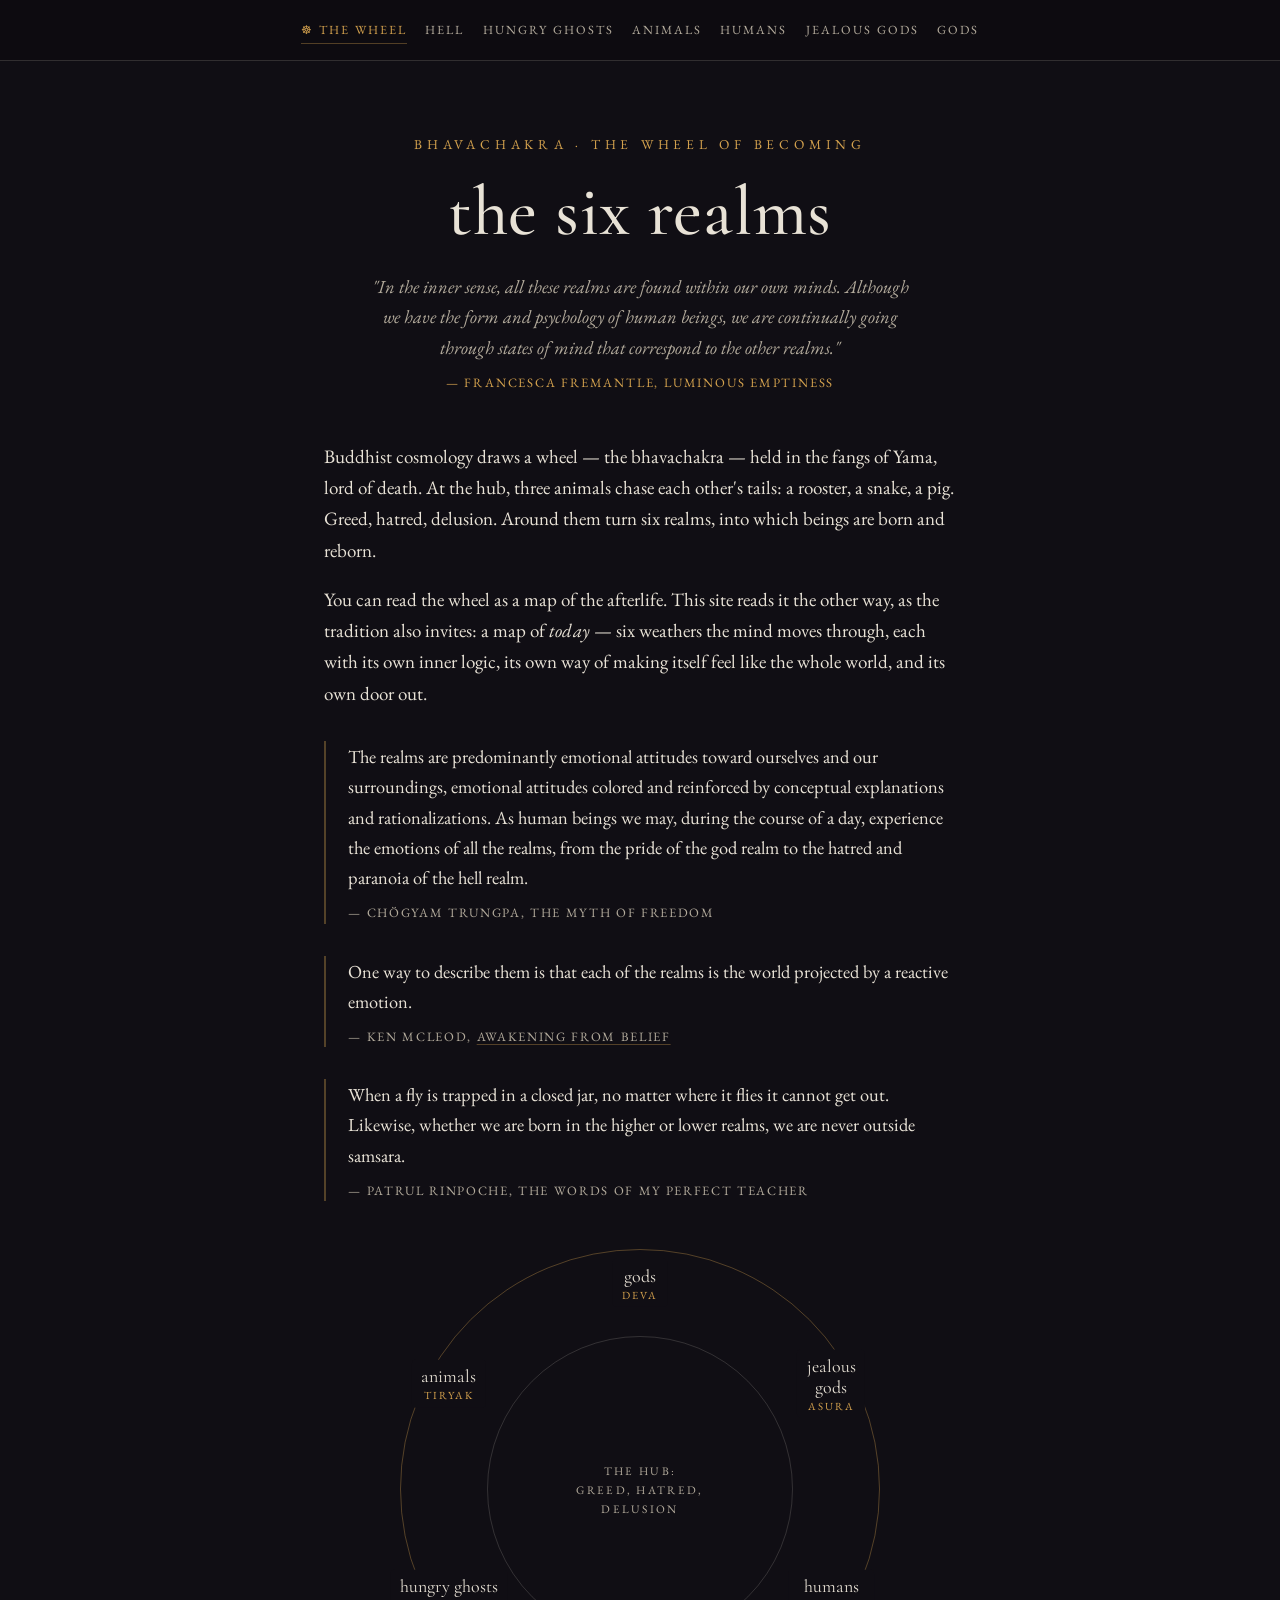
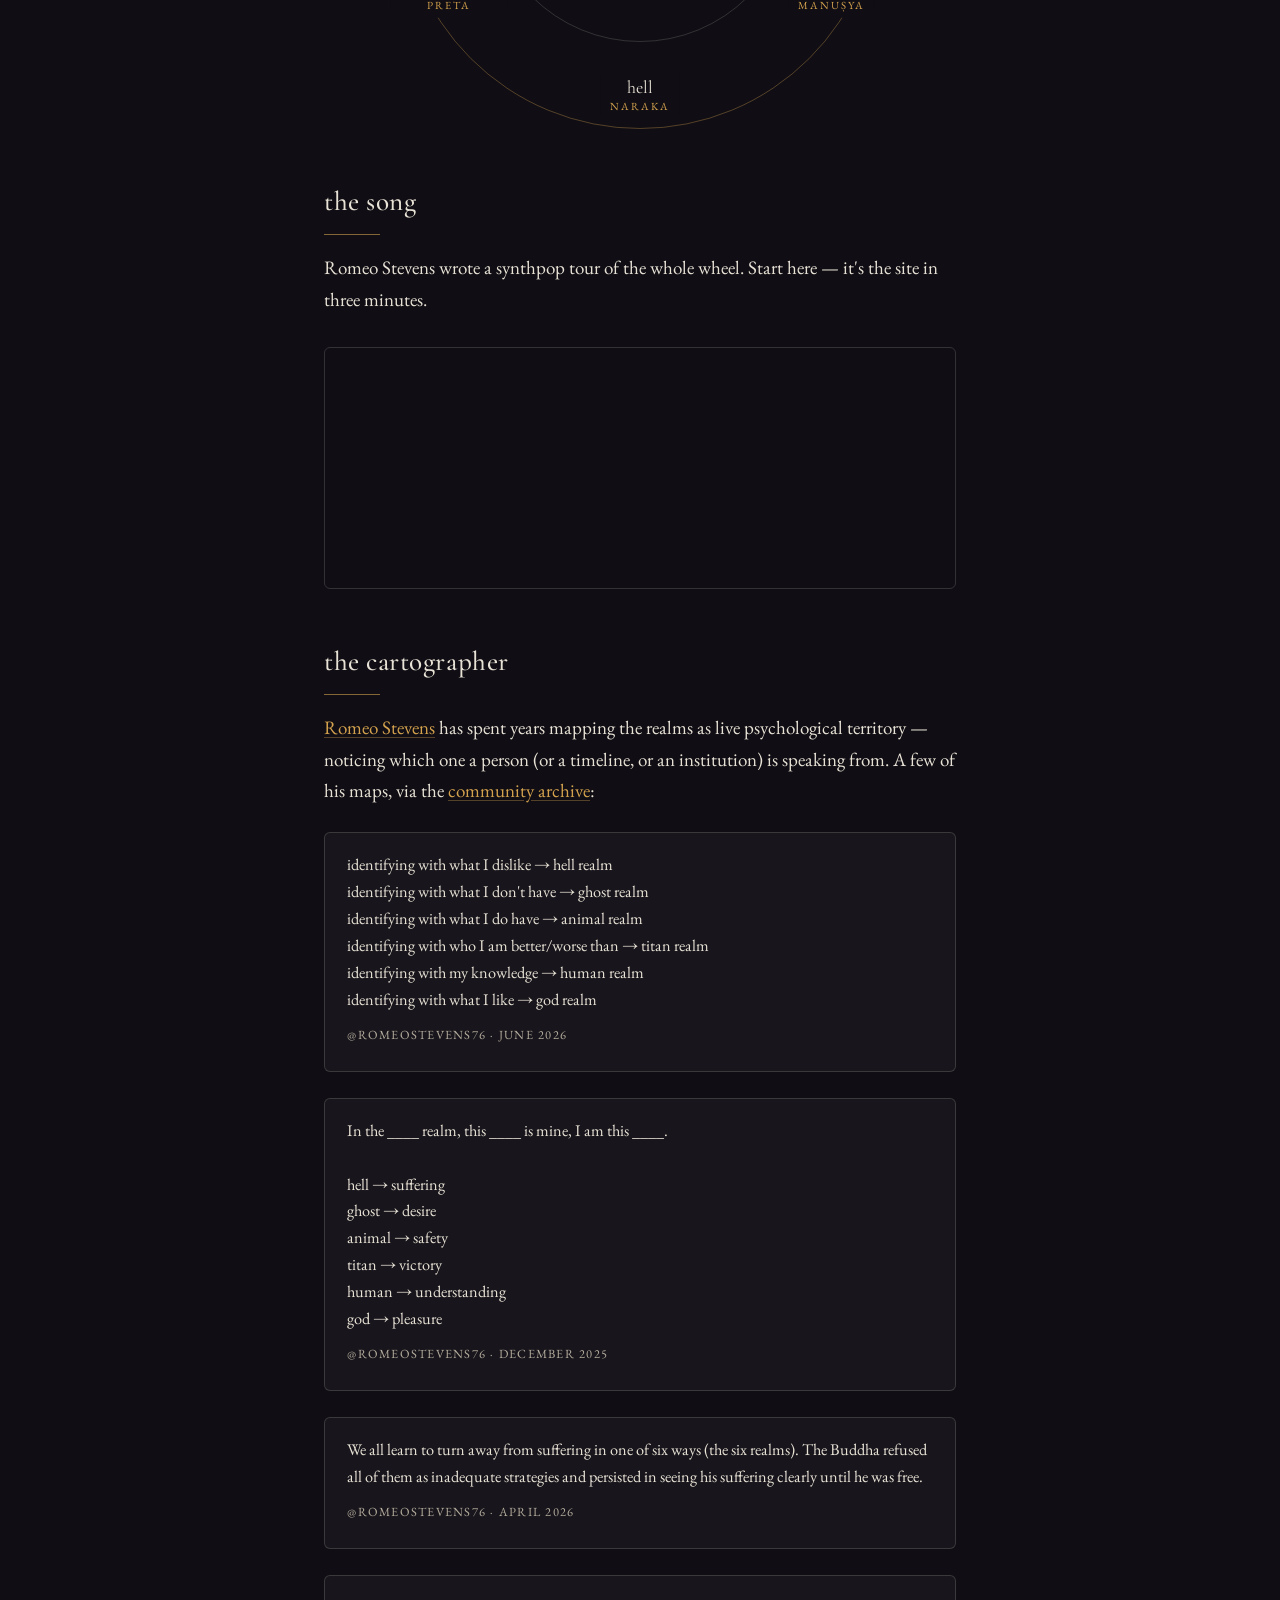
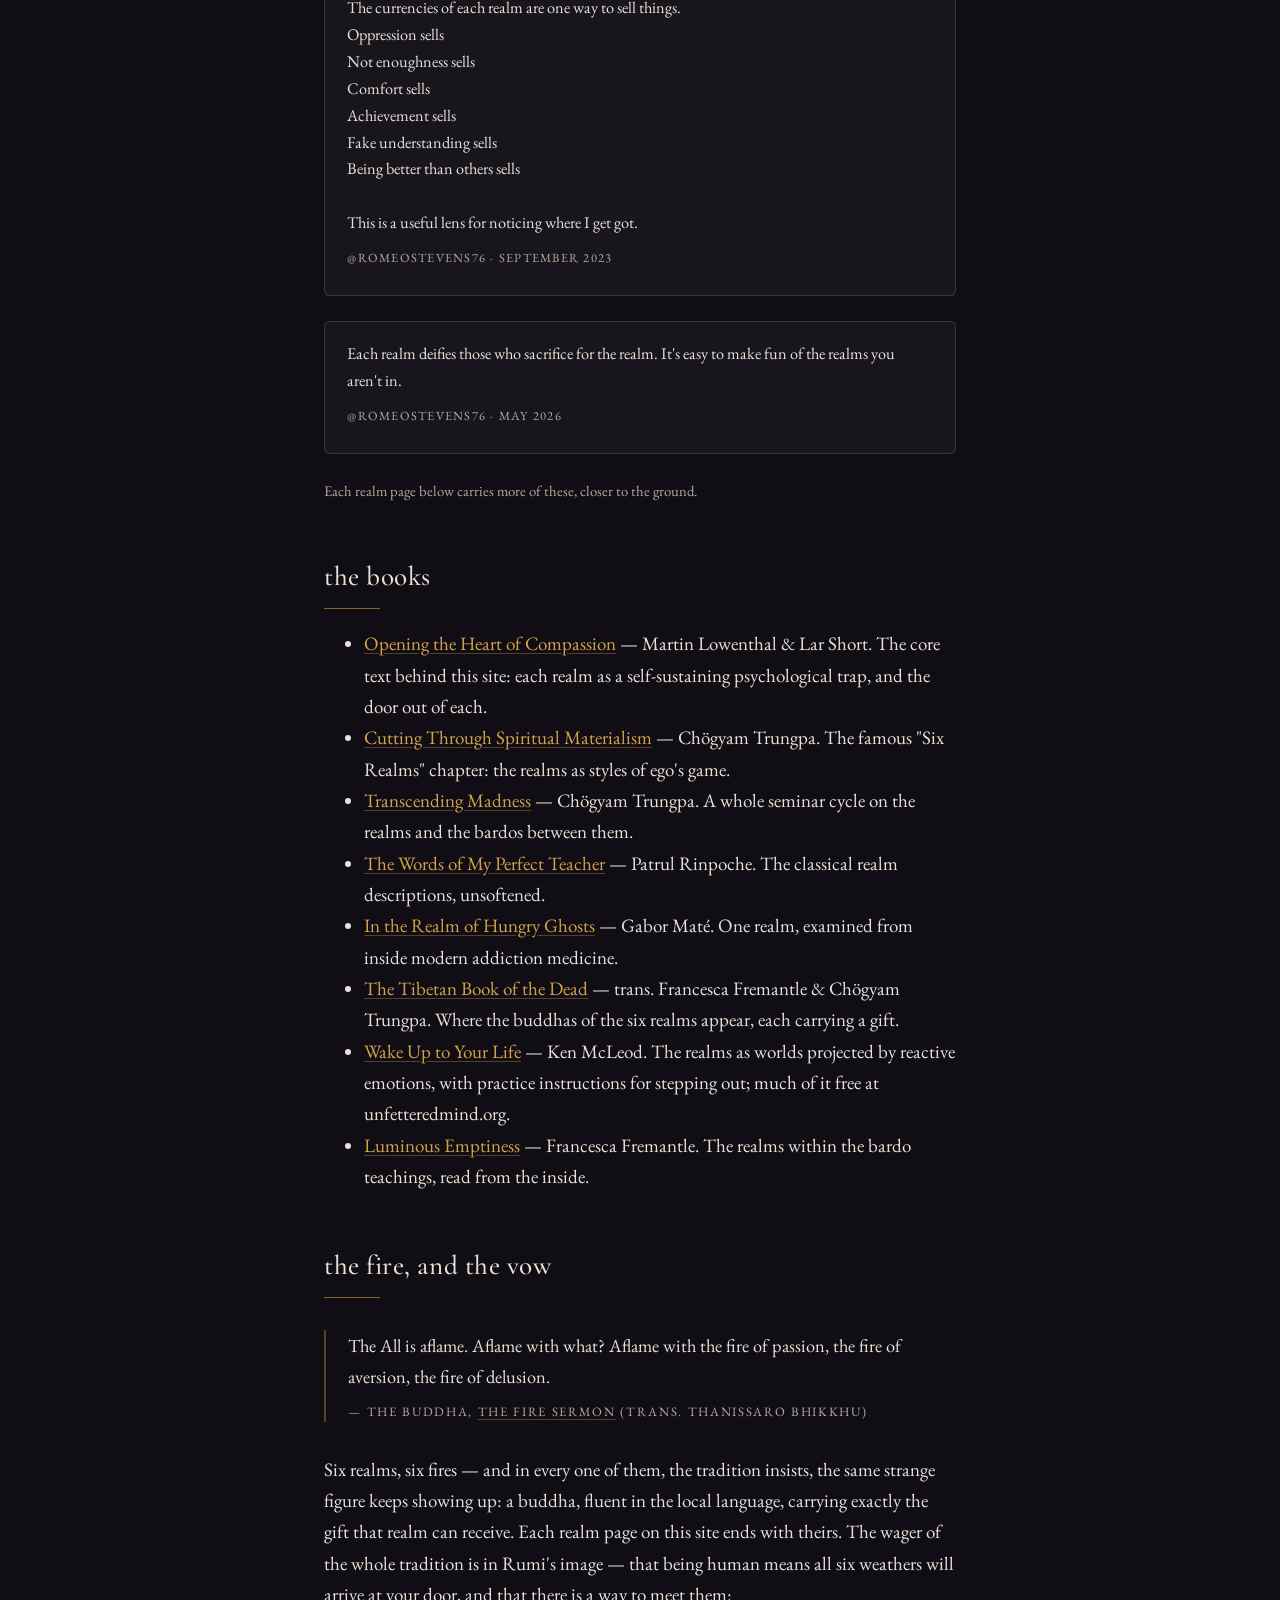
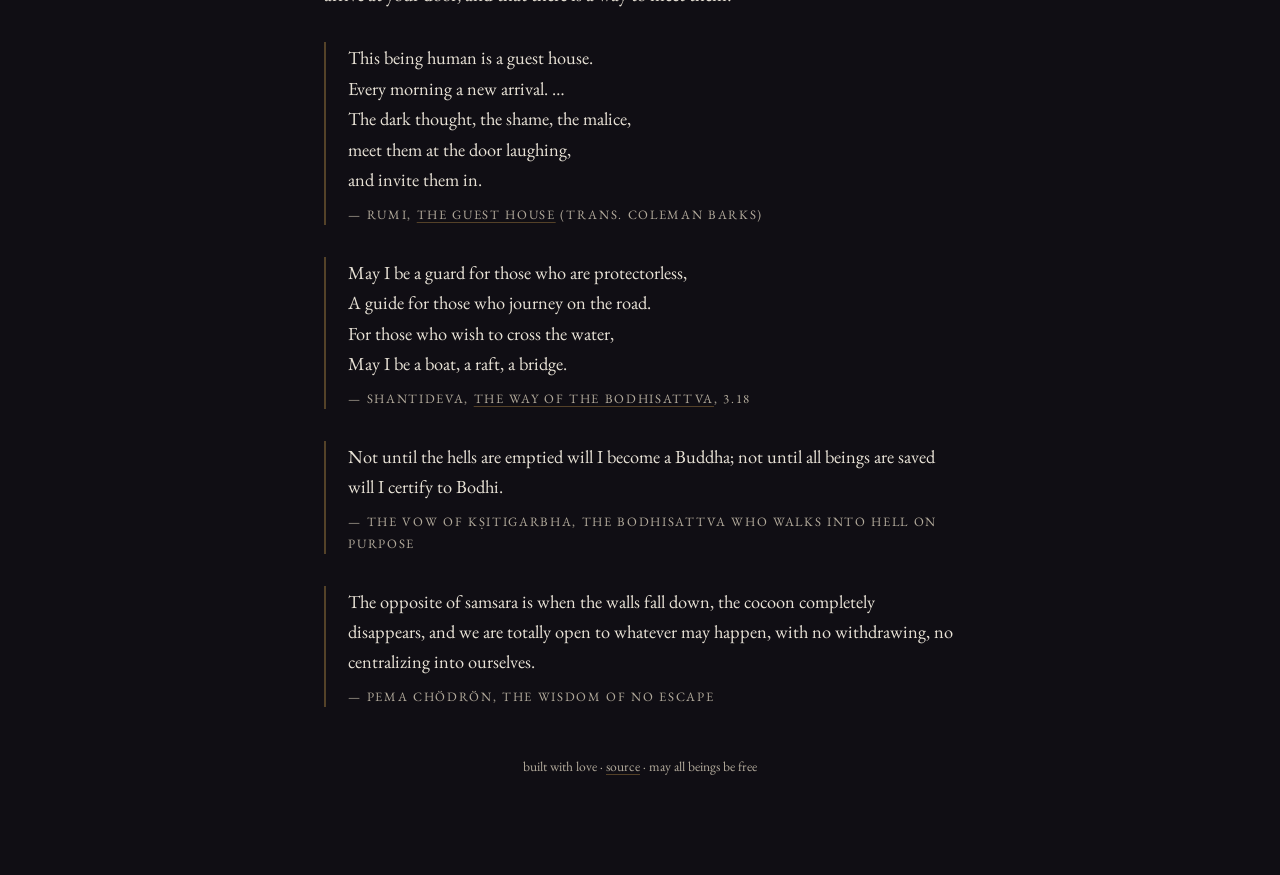
==== index.html @ 1d657491 "the six realms: v1 — index + six realm pages May all beings be free.  Co-Authored-By: Claude Fable 5" ====
<!DOCTYPE html>
<html lang="en">
<head>
<meta charset="utf-8">
<meta name="viewport" content="width=device-width, initial-scale=1">
<title>the six realms</title>
<meta name="description" content="A field guide to the six realms of samsara — not as places you go, but as weathers the mind moves through.">
<link rel="preconnect" href="https://fonts.googleapis.com">
<link rel="preconnect" href="https://fonts.gstatic.com" crossorigin>
<link href="https://fonts.googleapis.com/css2?family=Cormorant+Garamond:ital,wght@0,400;0,500;0,600;1,400&family=EB+Garamond:ital,wght@0,400;0,500;1,400&display=swap" rel="stylesheet">
<link rel="stylesheet" href="style.css">
<link rel="icon" href="data:image/svg+xml,<svg xmlns='http://www.w3.org/2000/svg' viewBox='0 0 100 100'><text y='.9em' font-size='90'>☸</text></svg>">
</head>
<body class="realm-index">

<nav class="site-nav">
  <a href="index.html" class="wheel-link here">☸ the wheel</a>
  <a href="hell.html">hell</a>
  <a href="hungry-ghost.html">hungry ghosts</a>
  <a href="animal.html">animals</a>
  <a href="human.html">humans</a>
  <a href="asura.html">jealous gods</a>
  <a href="deva.html">gods</a>
</nav>

<main>

<header class="hero">
  <p class="realm-sanskrit">bhavachakra · the wheel of becoming</p>
  <h1>the six realms</h1>
  <p class="gate">"In the inner sense, all these realms are found within our own minds. Although we have the form and psychology of human beings, we are continually going through states of mind that correspond to the other realms."
    <cite>— Francesca Fremantle, Luminous Emptiness</cite>
  </p>
</header>

<p>Buddhist cosmology draws a wheel — the bhavachakra — held in the fangs of Yama, lord of death. At the hub, three animals chase each other's tails: a rooster, a snake, a pig. Greed, hatred, delusion. Around them turn six realms, into which beings are born and reborn.</p>

<p>You can read the wheel as a map of the afterlife. This site reads it the other way, as the tradition also invites: a map of <em>today</em> — six weathers the mind moves through, each with its own inner logic, its own way of making itself feel like the whole world, and its own door out.</p>

<blockquote>
  <p>The realms are predominantly emotional attitudes toward ourselves and our surroundings, emotional attitudes colored and reinforced by conceptual explanations and rationalizations. As human beings we may, during the course of a day, experience the emotions of all the realms, from the pride of the god realm to the hatred and paranoia of the hell realm.</p>
  <cite>— Chögyam Trungpa, The Myth of Freedom</cite>
</blockquote>

<blockquote>
  <p>One way to describe them is that each of the realms is the world projected by a reactive emotion.</p>
  <cite>— Ken McLeod, <a href="https://unfetteredmind.org/series-chapter/awakening-from-belief-9-afb09/">Awakening from Belief</a></cite>
</blockquote>

<blockquote>
  <p>When a fly is trapped in a closed jar, no matter where it flies it cannot get out. Likewise, whether we are born in the higher or lower realms, we are never outside samsara.</p>
  <cite>— Patrul Rinpoche, The Words of My Perfect Teacher</cite>
</blockquote>

<div class="wheel" aria-hidden="false">
  <div class="hub">the hub:<br>greed, hatred,<br>delusion</div>
  <a class="spoke" href="deva.html"    style="top: 7%;  left: 50%;">gods<small>deva</small></a>
  <a class="spoke" href="asura.html"   style="top: 28%; left: 90%;">jealous gods<small>asura</small></a>
  <a class="spoke" href="human.html"   style="top: 72%; left: 90%;">humans<small>manuṣya</small></a>
  <a class="spoke" href="hell.html"    style="top: 93%; left: 50%;">hell<small>naraka</small></a>
  <a class="spoke" href="hungry-ghost.html" style="top: 72%; left: 10%;">hungry ghosts<small>preta</small></a>
  <a class="spoke" href="animal.html"  style="top: 28%; left: 10%;">animals<small>tiryak</small></a>
</div>

<ul class="wheel-list">
  <li><a href="hell.html">hell<small>naraka</small></a></li>
  <li><a href="hungry-ghost.html">hungry ghosts<small>preta</small></a></li>
  <li><a href="animal.html">animals<small>tiryak</small></a></li>
  <li><a href="human.html">humans<small>manuṣya</small></a></li>
  <li><a href="asura.html">jealous gods<small>asura</small></a></li>
  <li><a href="deva.html">gods<small>deva</small></a></li>
</ul>

<section>
  <h2>the song</h2>
  <p>Romeo Stevens wrote a synthpop tour of the whole wheel. Start here — it's the site in three minutes.</p>
  <div class="embed-frame">
    <iframe src="https://suno.com/embed/98c81446-f246-4546-814d-08f74e98b124" height="240" title="6 realms (synthpop) — Romeo Stevens on Suno" loading="lazy"></iframe>
  </div>
</section>

<section>
  <h2>the cartographer</h2>
  <p><a href="https://twitter.com/RomeoStevens76">Romeo Stevens</a> has spent years mapping the realms as live psychological territory — noticing which one a person (or a timeline, or an institution) is speaking from. A few of his maps, via the <a href="https://www.community-archive.org/">community archive</a>:</p>

  <div class="tweet">
    <p>identifying with what I dislike → hell realm
identifying with what I don't have → ghost realm
identifying with what I do have → animal realm
identifying with who I am better/worse than → titan realm
identifying with my knowledge → human realm
identifying with what I like → god realm</p>
    <p class="tweet-meta"><a href="https://twitter.com/RomeoStevens76/status/2072034721190879373">@RomeoStevens76 · june 2026</a></p>
  </div>

  <div class="tweet">
    <p>In the ____ realm, this ____ is mine, I am this ____.

hell → suffering
ghost → desire
animal → safety
titan → victory
human → understanding
god → pleasure</p>
    <p class="tweet-meta"><a href="https://twitter.com/RomeoStevens76/status/1997016100538929550">@RomeoStevens76 · december 2025</a></p>
  </div>

  <div class="tweet">
    <p>We all learn to turn away from suffering in one of six ways (the six realms). The Buddha refused all of them as inadequate strategies and persisted in seeing his suffering clearly until he was free.</p>
    <p class="tweet-meta"><a href="https://twitter.com/RomeoStevens76/status/2043924859550609560">@RomeoStevens76 · april 2026</a></p>
  </div>

  <div class="tweet">
    <p>The currencies of each realm are one way to sell things.
Oppression sells
Not enoughness sells
Comfort sells
Achievement sells
Fake understanding sells
Being better than others sells

This is a useful lens for noticing where I get got.</p>
    <p class="tweet-meta"><a href="https://twitter.com/RomeoStevens76/status/1697971773827113064">@RomeoStevens76 · september 2023</a></p>
  </div>

  <div class="tweet">
    <p>Each realm deifies those who sacrifice for the realm. It's easy to make fun of the realms you aren't in.</p>
    <p class="tweet-meta"><a href="https://twitter.com/RomeoStevens76/status/2057097500759343468">@RomeoStevens76 · may 2026</a></p>
  </div>

  <p class="small-note">Each realm page below carries more of these, closer to the ground.</p>
</section>

<section>
  <h2>the books</h2>
  <ul>
    <li><a href="https://www.goodreads.com/book/show/716079.Opening_the_Heart_of_Compassion">Opening the Heart of Compassion</a> — Martin Lowenthal &amp; Lar Short. The core text behind this site: each realm as a self-sustaining psychological trap, and the door out of each.</li>
    <li><a href="https://www.shambhala.com/cutting-through-spiritual-materialism-1074.html">Cutting Through Spiritual Materialism</a> — Chögyam Trungpa. The famous "Six Realms" chapter: the realms as styles of ego's game.</li>
    <li><a href="https://www.shambhala.com/transcending-madness-1301.html">Transcending Madness</a> — Chögyam Trungpa. A whole seminar cycle on the realms and the bardos between them.</li>
    <li><a href="https://www.shambhala.com/the-words-of-my-perfect-teacher-2765.html">The Words of My Perfect Teacher</a> — Patrul Rinpoche. The classical realm descriptions, unsoftened.</li>
    <li><a href="https://drgabormate.com/book/in-the-realm-of-hungry-ghosts/">In the Realm of Hungry Ghosts</a> — Gabor Maté. One realm, examined from inside modern addiction medicine.</li>
    <li><a href="https://www.shambhala.com/the-tibetan-book-of-the-dead-3172.html">The Tibetan Book of the Dead</a> — trans. Francesca Fremantle &amp; Chögyam Trungpa. Where the buddhas of the six realms appear, each carrying a gift.</li>
    <li><a href="https://unfetteredmind.org/">Wake Up to Your Life</a> — Ken McLeod. The realms as worlds projected by reactive emotions, with practice instructions for stepping out; much of it free at unfetteredmind.org.</li>
    <li><a href="https://www.shambhala.com/luminous-emptiness-2497.html">Luminous Emptiness</a> — Francesca Fremantle. The realms within the bardo teachings, read from the inside.</li>
  </ul>
</section>

<section>
  <h2>the fire, and the vow</h2>

  <blockquote>
    <p>The All is aflame. Aflame with what? Aflame with the fire of passion, the fire of aversion, the fire of delusion.</p>
    <cite>— the Buddha, <a href="https://www.accesstoinsight.org/tipitaka/sn/sn35/sn35.028.than.html">the Fire Sermon</a> (trans. Thanissaro Bhikkhu)</cite>
  </blockquote>

  <p>Six realms, six fires — and in every one of them, the tradition insists, the same strange figure keeps showing up: a buddha, fluent in the local language, carrying exactly the gift that realm can receive. Each realm page on this site ends with theirs. The wager of the whole tradition is in Rumi's image — that being human means all six weathers will arrive at your door, and that there is a way to meet them:</p>

  <blockquote class="verse">
    <p>This being human is a guest house.
Every morning a new arrival. …
The dark thought, the shame, the malice,
meet them at the door laughing,
and invite them in.</p>
    <cite>— Rumi, <a href="https://www.scottishpoetrylibrary.org.uk/poem/guest-house/">The Guest House</a> (trans. Coleman Barks)</cite>
  </blockquote>

  <blockquote class="verse">
    <p>May I be a guard for those who are protectorless,
A guide for those who journey on the road.
For those who wish to cross the water,
May I be a boat, a raft, a bridge.</p>
    <cite>— Shantideva, <a href="https://bodhicitta.tsadra.org/index.php/Texts/Bodhicary%C4%81vat%C4%81ra/Verses/3.18">The Way of the Bodhisattva</a>, 3.18</cite>
  </blockquote>

  <blockquote>
    <p>Not until the hells are emptied will I become a Buddha; not until all beings are saved will I certify to Bodhi.</p>
    <cite>— the vow of Kṣitigarbha, the bodhisattva who walks into hell on purpose</cite>
  </blockquote>

  <blockquote>
    <p>The opposite of samsara is when the walls fall down, the cocoon completely disappears, and we are totally open to whatever may happen, with no withdrawing, no centralizing into ourselves.</p>
    <cite>— Pema Chödrön, The Wisdom of No Escape</cite>
  </blockquote>
</section>

<p class="colophon">
  built with love · <a href="https://github.com/malcolmocean/6realms">source</a> · may all beings be free
</p>

</main>
</body>
</html>
---- style.css ----
/* ————————————————————————————————————————————————
   the six realms · shared design system
   one typographic voice; each realm keys its own weather.
   ———————————————————————————————————————————————— */

:root {
  --serif: "EB Garamond", "Iowan Old Style", Georgia, serif;
  --display: "Cormorant Garamond", "EB Garamond", Georgia, serif;
  --measure: 42rem;
  /* default (index) theme: night sky around the wheel */
  --bg: #100e14;
  --bg2: #1a1722;
  --ink: #e8e2d6;
  --ink-soft: #b3ab9c;
  --accent: #d4a24e;
  --accent-soft: rgba(212, 162, 78, 0.35);
  --rule: rgba(232, 226, 214, 0.16);
  --card: rgba(255, 255, 255, 0.035);
}

* { box-sizing: border-box; }

html { scroll-behavior: smooth; }

body {
  margin: 0;
  font-family: var(--serif);
  font-size: 1.1875rem;
  line-height: 1.65;
  color: var(--ink);
  background: var(--bg);
  -webkit-font-smoothing: antialiased;
}

/* —— nav ————————————————————————————— */

.site-nav {
  display: flex;
  flex-wrap: wrap;
  align-items: baseline;
  gap: 0.25rem 1.15rem;
  justify-content: center;
  padding: 1.1rem 1rem 1rem;
  font-size: 0.78rem;
  letter-spacing: 0.16em;
  text-transform: uppercase;
  border-bottom: 1px solid var(--rule);
  background: color-mix(in srgb, var(--bg) 82%, black);
}
.site-nav a {
  color: var(--ink-soft);
  text-decoration: none;
  padding: 0.15rem 0;
  border-bottom: 1px solid transparent;
}
.site-nav a:hover { color: var(--ink); }
.site-nav a.here {
  color: var(--accent);
  border-bottom-color: var(--accent-soft);
}
.site-nav .wheel-link { color: var(--accent); }

/* —— page scaffold ——————————————————— */

main {
  max-width: var(--measure);
  margin: 0 auto;
  padding: 0 1.25rem 5rem;
}

.hero {
  text-align: center;
  padding: 4.5rem 1rem 3rem;
}
.hero .realm-sanskrit {
  font-size: 0.85rem;
  letter-spacing: 0.35em;
  text-transform: uppercase;
  color: var(--accent);
  margin: 0 0 1.2rem;
}
.hero h1 {
  font-family: var(--display);
  font-weight: 500;
  font-size: clamp(2.6rem, 7vw, 4.4rem);
  line-height: 1.05;
  margin: 0 0 1.4rem;
  letter-spacing: 0.01em;
}
.hero .gate {
  max-width: 34rem;
  margin: 0 auto;
  font-style: italic;
  color: var(--ink-soft);
  font-size: 1.15rem;
}
.hero .gate cite {
  display: block;
  margin-top: 0.6rem;
  font-style: normal;
  font-size: 0.8rem;
  letter-spacing: 0.14em;
  text-transform: uppercase;
  color: var(--accent);
}

.ident {
  margin: 2.2rem auto 0;
  text-align: center;
  font-size: 0.95rem;
  color: var(--ink-soft);
}
.ident a { color: inherit; text-decoration: none; border-bottom: 1px dotted var(--accent-soft); }
.ident em { color: var(--accent); font-style: normal; }

h2 {
  font-family: var(--display);
  font-weight: 500;
  font-size: 1.7rem;
  letter-spacing: 0.02em;
  margin: 3.2rem 0 1.1rem;
  color: var(--ink);
}
h2::after {
  content: "";
  display: block;
  width: 3.5rem;
  height: 1px;
  margin-top: 0.55rem;
  background: var(--accent);
  opacity: 0.6;
}

p { margin: 0 0 1.1rem; }
a { color: var(--accent); text-decoration-color: var(--accent-soft); text-underline-offset: 3px; }
a:hover { text-decoration-color: var(--accent); }
em { letter-spacing: 0.01em; }

.small-note {
  font-size: 0.92rem;
  color: var(--ink-soft);
}

/* —— quotes ——————————————————————————— */

blockquote {
  margin: 2rem 0;
  padding: 0 0 0 1.4rem;
  border-left: 2px solid var(--accent-soft);
  font-size: 1.15rem;
}
blockquote p { margin-bottom: 0.6rem; }
blockquote.verse p { white-space: pre-line; }
blockquote cite,
.attrib {
  display: block;
  font-style: normal;
  font-size: 0.8rem;
  letter-spacing: 0.13em;
  text-transform: uppercase;
  color: var(--ink-soft);
}
blockquote cite a, .attrib a { color: inherit; }

.epigraph {
  border: none;
  padding: 0;
  text-align: center;
  font-style: italic;
  color: var(--ink-soft);
}

/* —— media list (the texture section) ——— */

.media-item {
  margin: 2.4rem 0;
  padding: 1.5rem 1.6rem 1.2rem;
  background: var(--card);
  border: 1px solid var(--rule);
  border-radius: 2px;
}
.media-item .media-kind {
  font-size: 0.72rem;
  letter-spacing: 0.22em;
  text-transform: uppercase;
  color: var(--accent);
  margin: 0 0 0.4rem;
}
.media-item h3 {
  font-family: var(--display);
  font-weight: 600;
  font-size: 1.35rem;
  margin: 0 0 0.5rem;
}
.media-item h3 .by { font-weight: 400; color: var(--ink-soft); font-size: 1.05rem; }
.media-item blockquote { margin: 1rem 0 0.4rem; font-size: 1.05rem; }
.media-item p { font-size: 1.02rem; }

/* —— tweets ——————————————————————————— */

.tweet {
  margin: 1.6rem 0;
  padding: 1.2rem 1.4rem 0.9rem;
  background: var(--card);
  border: 1px solid var(--rule);
  border-radius: 6px;
  font-size: 1.02rem;
}
.tweet p { margin-bottom: 0.7rem; white-space: pre-line; }
.tweet .tweet-meta {
  font-size: 0.78rem;
  letter-spacing: 0.1em;
  text-transform: uppercase;
  color: var(--ink-soft);
}
.tweet .tweet-meta a { color: inherit; text-decoration: none; }
.tweet .tweet-meta a:hover { color: var(--accent); }

/* —— the buddha appears ————————————————— */

.buddha-note {
  margin: 3rem 0;
  padding: 2rem 1.8rem;
  text-align: center;
  border-top: 1px solid var(--accent-soft);
  border-bottom: 1px solid var(--accent-soft);
}
.buddha-note .buddha-label {
  font-size: 0.75rem;
  letter-spacing: 0.3em;
  text-transform: uppercase;
  color: var(--accent);
  margin: 0 0 0.9rem;
}
.buddha-note p { font-style: italic; margin: 0; }
.buddha-note .plain { font-style: normal; margin-top: 0.8rem; font-size: 0.98rem; color: var(--ink-soft); }

/* —— embeds ——————————————————————————— */

.embed-frame {
  margin: 2rem 0;
  border: 1px solid var(--rule);
  border-radius: 6px;
  overflow: hidden;
}
.embed-frame iframe { display: block; width: 100%; border: 0; }

/* —— the wheel (index nav) ————————————— */

.wheel {
  position: relative;
  width: min(88vw, 30rem);
  height: min(88vw, 30rem);
  margin: 3rem auto;
  border: 1px solid var(--accent-soft);
  border-radius: 50%;
}
.wheel::before {
  content: "";
  position: absolute;
  inset: 18%;
  border: 1px solid var(--rule);
  border-radius: 50%;
}
.wheel .hub {
  position: absolute;
  top: 50%; left: 50%;
  transform: translate(-50%, -50%);
  text-align: center;
  font-size: 0.72rem;
  letter-spacing: 0.2em;
  text-transform: uppercase;
  color: var(--ink-soft);
  max-width: 9rem;
}
.wheel a.spoke {
  position: absolute;
  transform: translate(-50%, -50%);
  text-align: center;
  text-decoration: none;
  color: var(--ink);
  font-family: var(--display);
  font-size: 1.12rem;
  line-height: 1.15;
  padding: 0.4rem 0.6rem;
  background: var(--bg);
  border-radius: 4px;
}
.wheel a.spoke small {
  display: block;
  font-family: var(--serif);
  font-size: 0.68rem;
  letter-spacing: 0.18em;
  text-transform: uppercase;
  color: var(--accent);
  margin-top: 0.15rem;
}
.wheel a.spoke:hover { color: var(--accent); }

@media (max-width: 480px) {
  .wheel { display: none; }
}
.wheel-list { display: none; }
@media (max-width: 480px) {
  .wheel-list { display: block; margin: 2rem 0; padding: 0; list-style: none; text-align: center; }
  .wheel-list li { margin: 0.9rem 0; }
  .wheel-list a { font-family: var(--display); font-size: 1.3rem; text-decoration: none; color: var(--ink); }
  .wheel-list a small { display: block; font-family: var(--serif); font-size: 0.7rem; letter-spacing: 0.18em; text-transform: uppercase; color: var(--accent); }
}

/* —— footer / turning of the wheel ————— */

.turn {
  display: flex;
  justify-content: space-between;
  gap: 1rem;
  margin-top: 5rem;
  padding-top: 1.6rem;
  border-top: 1px solid var(--rule);
  font-size: 0.95rem;
}
.turn a { text-decoration: none; color: var(--ink-soft); }
.turn a:hover { color: var(--accent); }
.turn .dir {
  display: block;
  font-size: 0.7rem;
  letter-spacing: 0.22em;
  text-transform: uppercase;
  color: var(--accent);
  margin-bottom: 0.2rem;
}
.turn .next { text-align: right; }

.colophon {
  margin-top: 3rem;
  text-align: center;
  font-size: 0.85rem;
  color: var(--ink-soft);
}
.colophon a { color: var(--ink-soft); }

/* ————————————————————————————————————————————————
   realm weather
   ———————————————————————————————————————————————— */

/* —— per-realm body language ——————————
   same bones, different posture. */

/* hell: compressed, heavy — the walls lean in */
body.realm-hell .hero h1 {
  letter-spacing: -0.015em;
  font-weight: 600;
  text-shadow: 0 0 38px rgba(255, 92, 56, 0.35);
}
body.realm-hell blockquote { border-left-width: 3px; }

/* preta: stretched thin, starved of weight */
body.realm-preta .hero h1 {
  font-weight: 400;
  letter-spacing: 0.14em;
  text-transform: lowercase;
}
body.realm-preta main { --measure: 38rem; }
body.realm-preta blockquote { border-left-style: dashed; }

/* animal: soft, lowercase, edges blurred by fog */
body.realm-animal .hero h1 { text-transform: lowercase; font-weight: 500; }
body.realm-animal .media-item, body.realm-animal .tweet { border-radius: 12px; }

/* human: upright roman, generous margins — a book page */
body.realm-human .hero h1 { font-weight: 500; }
body.realm-human blockquote { border-left-color: var(--accent); border-left-width: 1px; }

/* asura: everything sharpened, slightly italic — mid-lunge */
body.realm-asura .hero h1 { font-style: italic; font-weight: 600; letter-spacing: 0.01em; }
body.realm-asura .media-item, body.realm-asura .tweet { border-radius: 0; }
body.realm-asura h2::after { width: 5.5rem; height: 2px; }

/* deva: weightless, floating in excess whitespace */
body.realm-deva .hero { padding-top: 7rem; padding-bottom: 4.5rem; }
body.realm-deva .hero h1 {
  font-weight: 400;
  letter-spacing: 0.22em;
  text-shadow: 0 0 44px rgba(216, 184, 255, 0.45);
}
body.realm-deva main { line-height: 1.75; }

/* song embeds + placeholder */
.video-frame { aspect-ratio: 16 / 9; }
.video-placeholder {
  margin: 2rem 0;
  padding: 2.6rem 1.5rem;
  border: 1px dashed var(--rule);
  border-radius: 6px;
  text-align: center;
  font-style: italic;
  color: var(--ink-soft);
}
.video-placeholder .attrib { margin-top: 0.5rem; }

/* naraka — iron ground, ember light. heat pressing in. */
body.realm-hell {
  --bg: #160907;
  --bg2: #2b0d08;
  --ink: #f3ddcb;
  --ink-soft: #c29d84;
  --accent: #ff5c38;
  --accent-soft: rgba(255, 92, 56, 0.4);
  --rule: rgba(243, 221, 203, 0.15);
  --card: rgba(255, 92, 56, 0.05);
  background-image:
    radial-gradient(ellipse 120% 55% at 50% 108%, rgba(255, 82, 34, 0.22), transparent 60%),
    linear-gradient(var(--bg), var(--bg));
  background-attachment: fixed;
}

/* preta — cold moonlit hunger. thin, pale, vacant. */
body.realm-preta {
  --bg: #0d1414;
  --bg2: #12201f;
  --ink: #d7e4de;
  --ink-soft: #8fa39c;
  --accent: #7fd4c1;
  --accent-soft: rgba(127, 212, 193, 0.35);
  --rule: rgba(215, 228, 222, 0.13);
  --card: rgba(127, 212, 193, 0.045);
  background-image:
    radial-gradient(ellipse 70% 40% at 50% -8%, rgba(160, 220, 205, 0.10), transparent 65%),
    linear-gradient(var(--bg), var(--bg));
  background-attachment: fixed;
}

/* animal — loam and fog. heavy lids, soft edges. */
body.realm-animal {
  --bg: #171511;
  --bg2: #221e16;
  --ink: #e4dcc9;
  --ink-soft: #a89e87;
  --accent: #b0c261;
  --accent-soft: rgba(176, 194, 97, 0.35);
  --rule: rgba(228, 220, 201, 0.14);
  --card: rgba(176, 194, 97, 0.05);
  background-image:
    radial-gradient(ellipse 130% 45% at 50% 112%, rgba(94, 106, 56, 0.20), transparent 60%),
    linear-gradient(var(--bg), var(--bg));
  background-attachment: fixed;
}

/* human — the one page in daylight: ink on paper. */
body.realm-human {
  --bg: #f4efe3;
  --bg2: #eae3d2;
  --ink: #262119;
  --ink-soft: #6d6353;
  --accent: #a33d1e;
  --accent-soft: rgba(163, 61, 30, 0.35);
  --rule: rgba(38, 33, 25, 0.18);
  --card: rgba(38, 33, 25, 0.035);
}
body.realm-human .site-nav { background: #ece5d4; }
body.realm-human .wheel a.spoke { background: var(--bg); }

/* asura — storm steel and banner gold. everything sharpened. */
body.realm-asura {
  --bg: #0d1119;
  --bg2: #131a28;
  --ink: #dde4ef;
  --ink-soft: #94a0b4;
  --accent: #e0b23e;
  --accent-soft: rgba(224, 178, 62, 0.4);
  --rule: rgba(221, 228, 239, 0.14);
  --card: rgba(224, 178, 62, 0.045);
  background-image:
    linear-gradient(160deg, rgba(48, 66, 105, 0.28) 0%, transparent 45%),
    linear-gradient(var(--bg), var(--bg));
  background-attachment: fixed;
}

/* deva — luminous height. so much light you squint. */
body.realm-deva {
  --bg: #191723;
  --bg2: #241f33;
  --ink: #efe9f7;
  --ink-soft: #b0a7c4;
  --accent: #d8b8ff;
  --accent-soft: rgba(216, 184, 255, 0.35);
  --rule: rgba(239, 233, 247, 0.15);
  --card: rgba(216, 184, 255, 0.05);
  background-image:
    radial-gradient(ellipse 80% 50% at 50% -12%, rgba(216, 184, 255, 0.16), transparent 60%),
    linear-gradient(var(--bg), var(--bg));
  background-attachment: fixed;
}
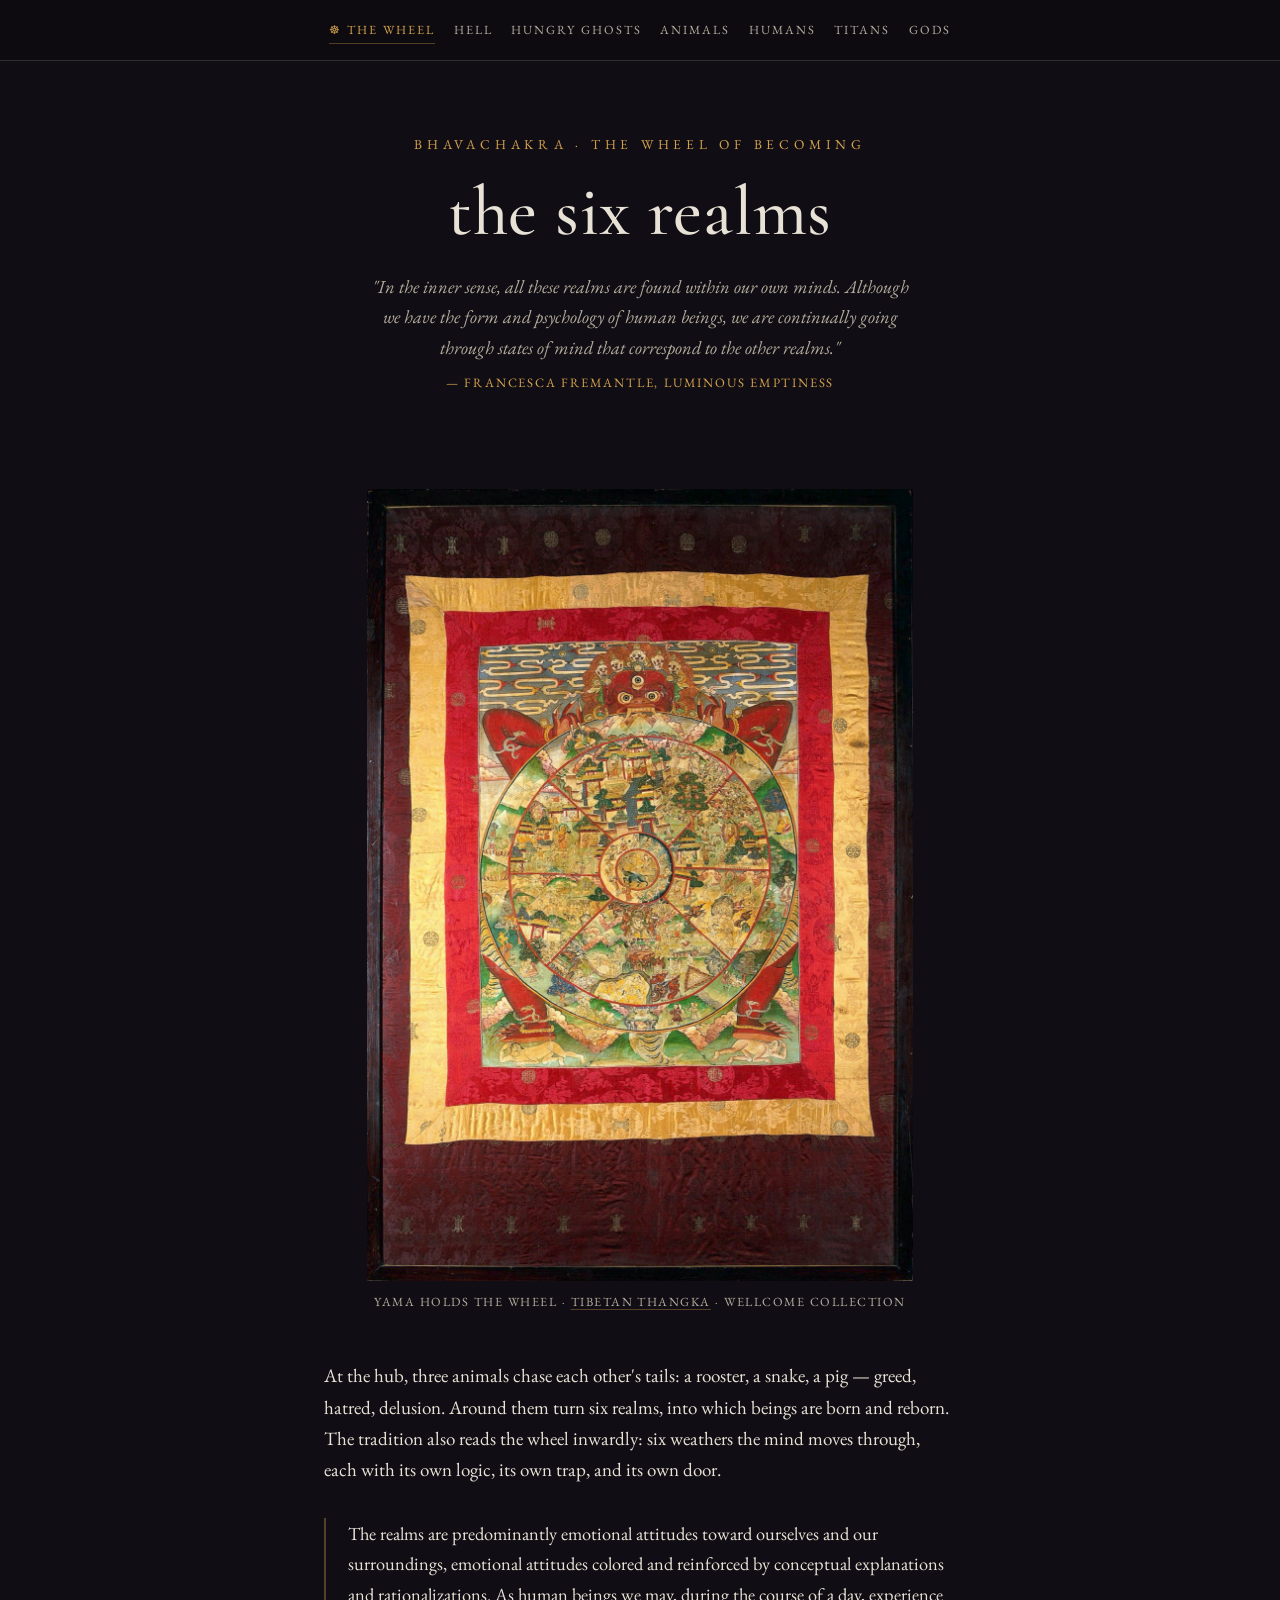
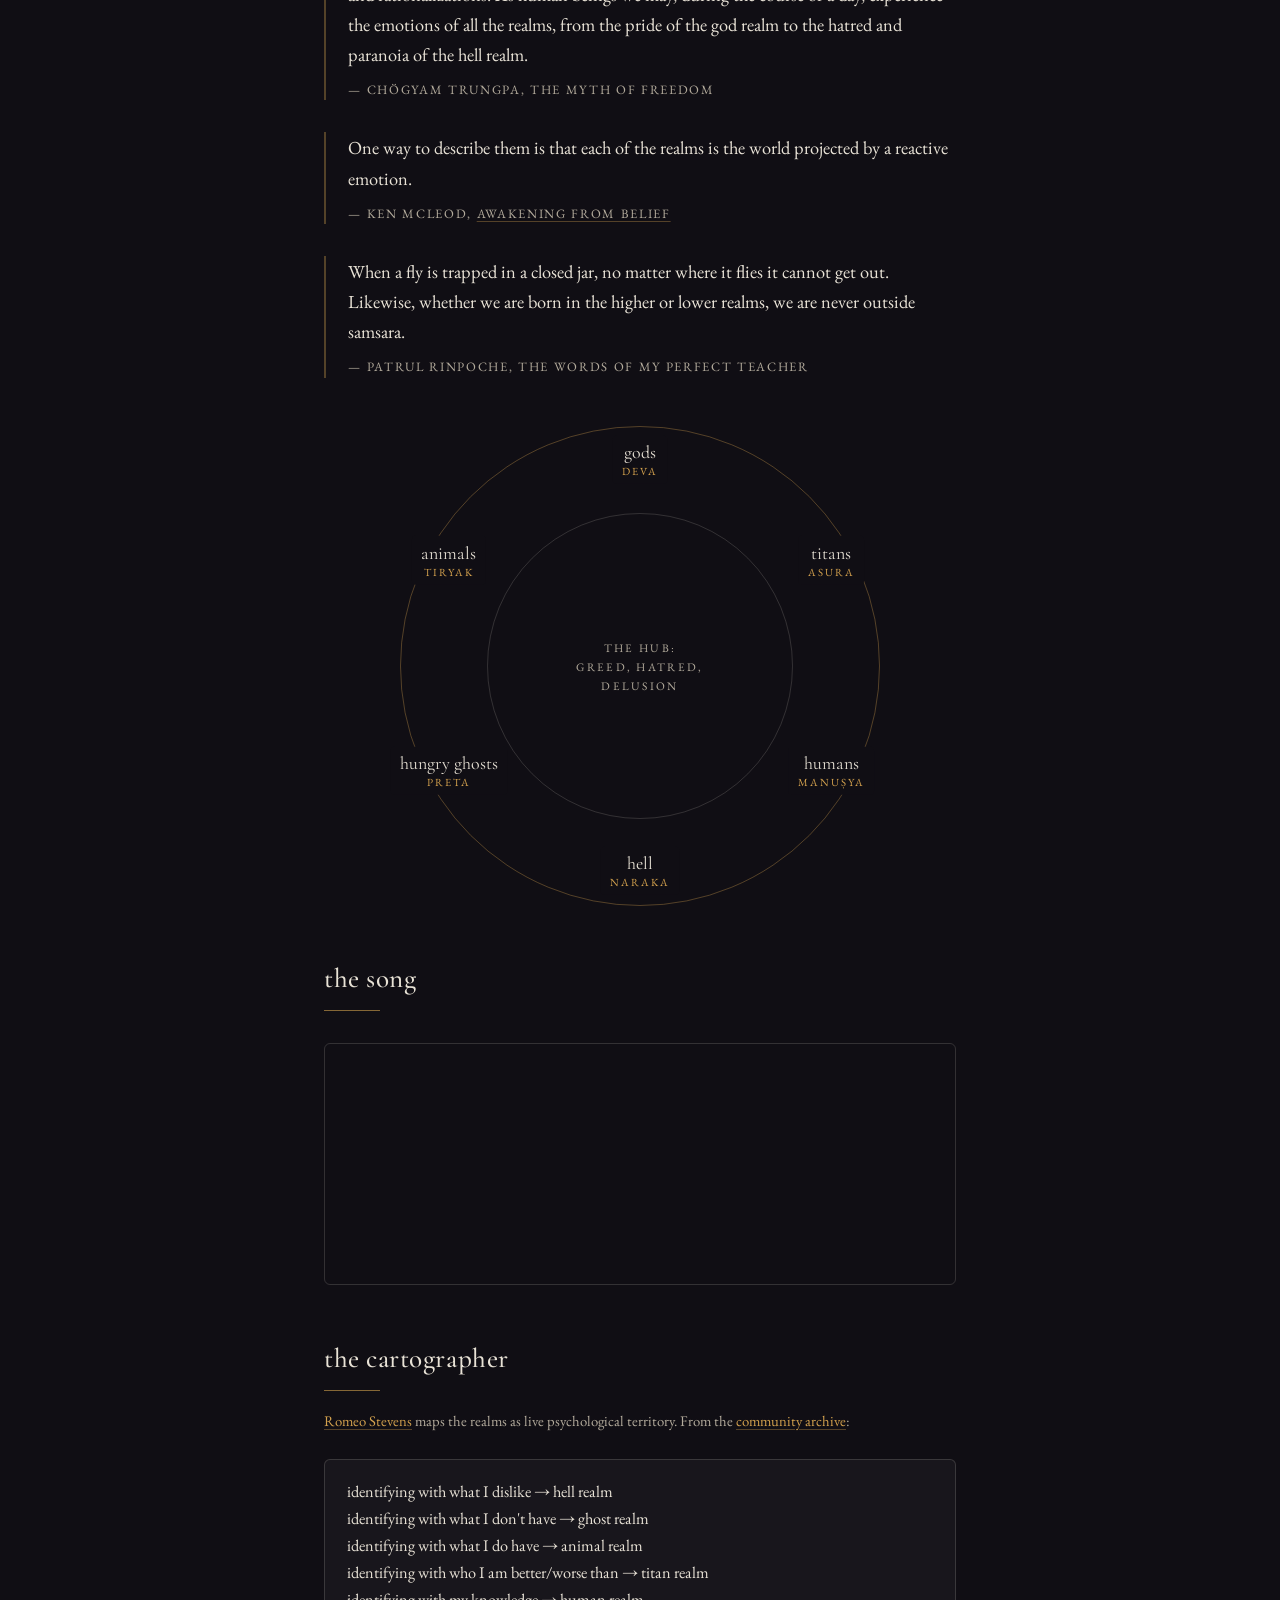
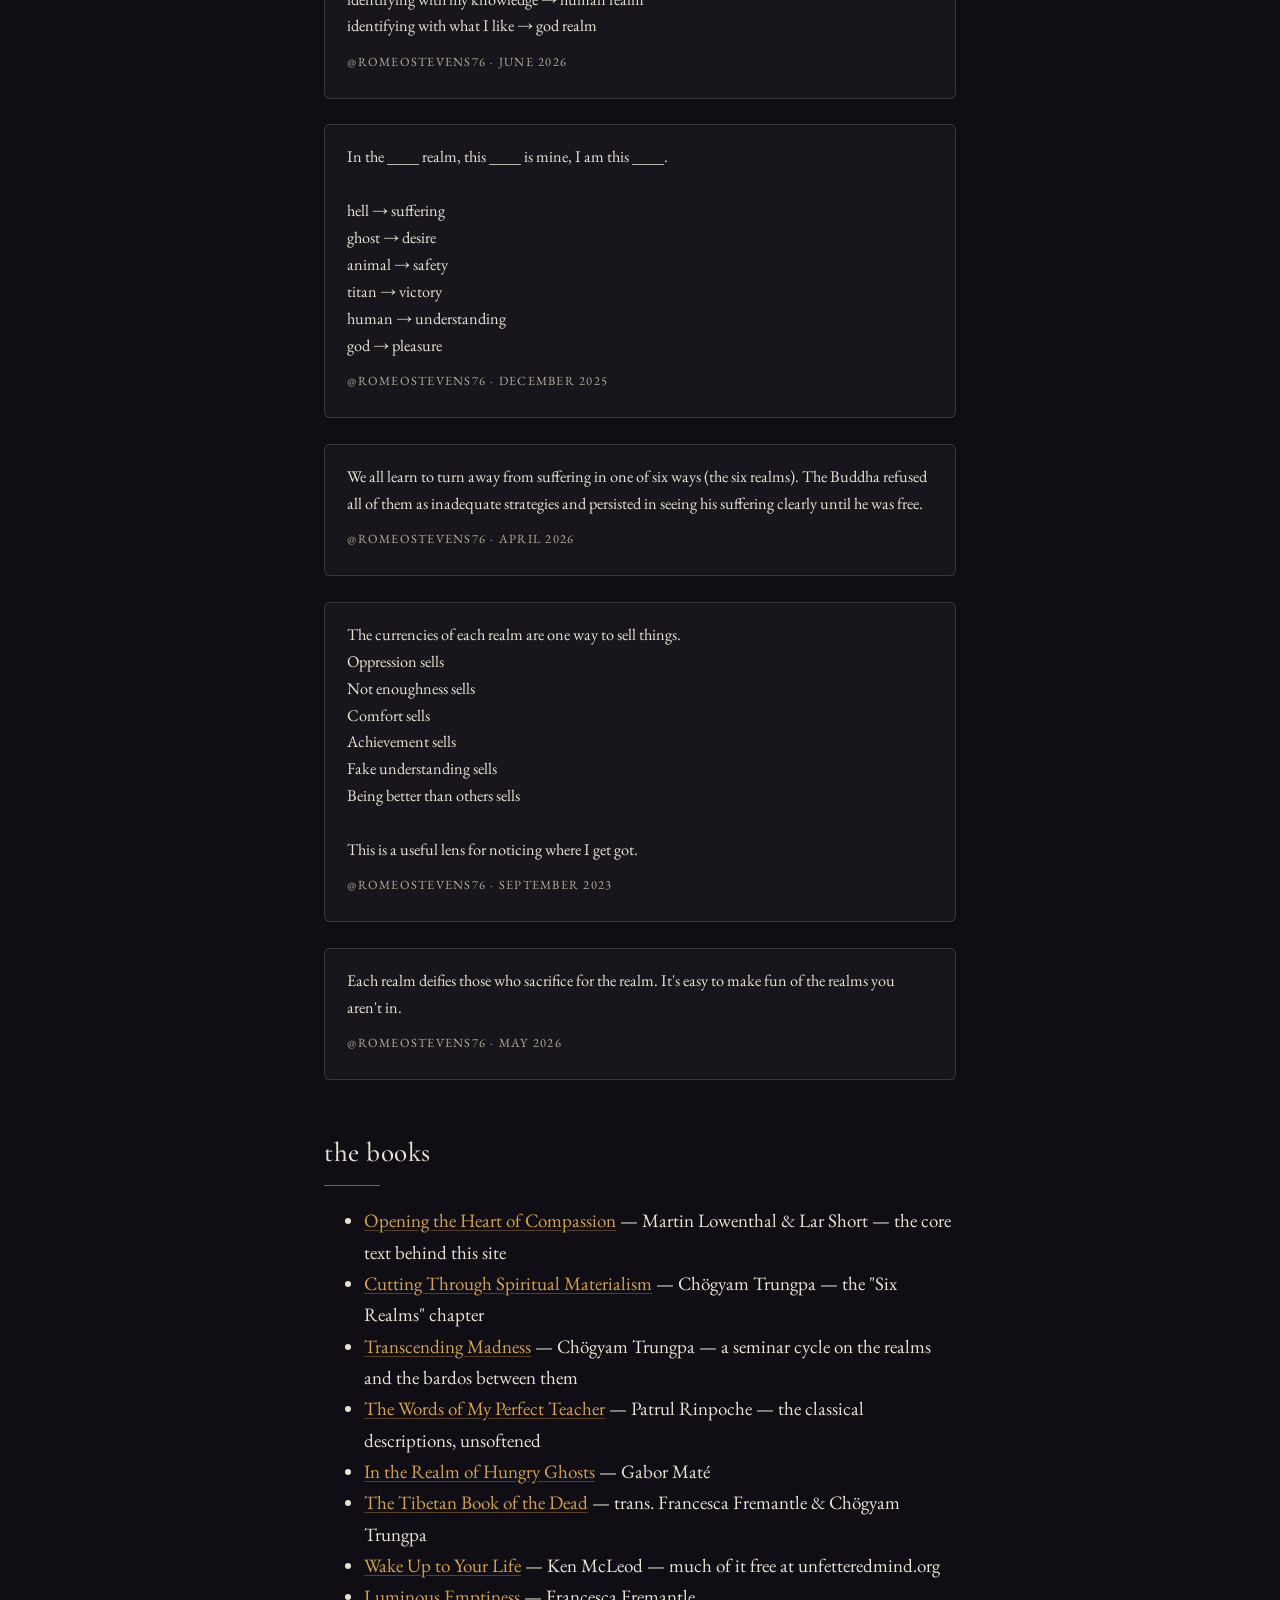
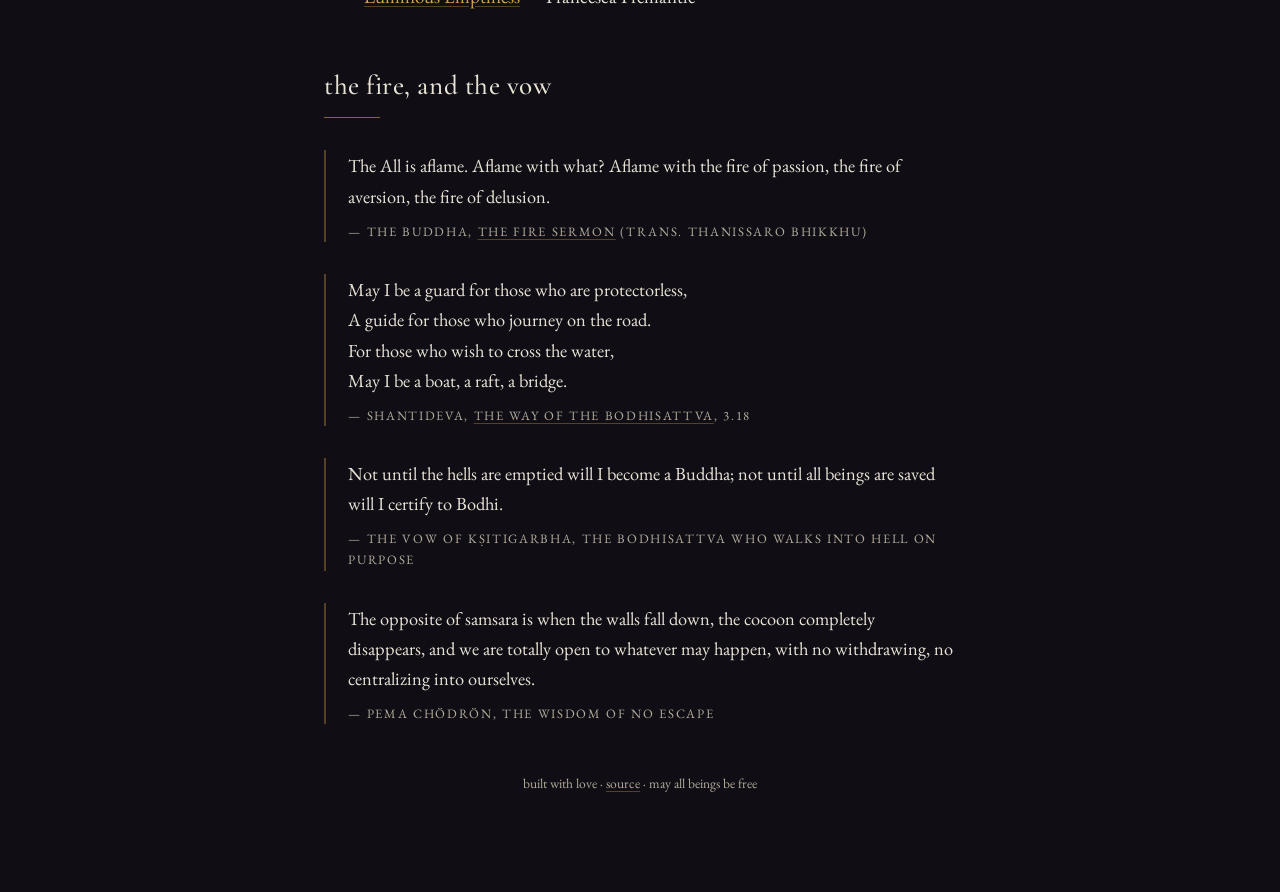
==== commit b6494791: "v2: art on every page, per-realm styles keyed to the art, less narration, titans primary - public-do" ====
--- a/index.html
+++ b/index.html
@@ -19,7 +19,7 @@
   <a href="hungry-ghost.html">hungry ghosts</a>
   <a href="animal.html">animals</a>
   <a href="human.html">humans</a>
-  <a href="asura.html">jealous gods</a>
+  <a href="asura.html">titans</a>
   <a href="deva.html">gods</a>
 </nav>
 
@@ -33,9 +33,12 @@
   </p>
 </header>
 
-<p>Buddhist cosmology draws a wheel — the bhavachakra — held in the fangs of Yama, lord of death. At the hub, three animals chase each other's tails: a rooster, a snake, a pig. Greed, hatred, delusion. Around them turn six realms, into which beings are born and reborn.</p>
+<figure class="realm-art tall">
+  <img src="art/wheel.jpg" alt="Yama, the Lord of Death, holding the wheel of life — Tibetan thangka">
+  <figcaption>Yama holds the wheel · <a href="https://commons.wikimedia.org/wiki/File:Yama,_the_Lord_of_Death,_holding_the_Wheel_of_Life_Wellcome_V0017709.jpg">Tibetan thangka</a> · Wellcome Collection</figcaption>
+</figure>
 
-<p>You can read the wheel as a map of the afterlife. This site reads it the other way, as the tradition also invites: a map of <em>today</em> — six weathers the mind moves through, each with its own inner logic, its own way of making itself feel like the whole world, and its own door out.</p>
+<p>At the hub, three animals chase each other's tails: a rooster, a snake, a pig — greed, hatred, delusion. Around them turn six realms, into which beings are born and reborn. The tradition also reads the wheel inwardly: six weathers the mind moves through, each with its own logic, its own trap, and its own door.</p>
 
 <blockquote>
   <p>The realms are predominantly emotional attitudes toward ourselves and our surroundings, emotional attitudes colored and reinforced by conceptual explanations and rationalizations. As human beings we may, during the course of a day, experience the emotions of all the realms, from the pride of the god realm to the hatred and paranoia of the hell realm.</p>
@@ -55,7 +58,7 @@
 <div class="wheel" aria-hidden="false">
   <div class="hub">the hub:<br>greed, hatred,<br>delusion</div>
   <a class="spoke" href="deva.html"    style="top: 7%;  left: 50%;">gods<small>deva</small></a>
-  <a class="spoke" href="asura.html"   style="top: 28%; left: 90%;">jealous gods<small>asura</small></a>
+  <a class="spoke" href="asura.html"   style="top: 28%; left: 90%;">titans<small>asura</small></a>
   <a class="spoke" href="human.html"   style="top: 72%; left: 90%;">humans<small>manuṣya</small></a>
   <a class="spoke" href="hell.html"    style="top: 93%; left: 50%;">hell<small>naraka</small></a>
   <a class="spoke" href="hungry-ghost.html" style="top: 72%; left: 10%;">hungry ghosts<small>preta</small></a>
@@ -67,13 +70,12 @@
   <li><a href="hungry-ghost.html">hungry ghosts<small>preta</small></a></li>
   <li><a href="animal.html">animals<small>tiryak</small></a></li>
   <li><a href="human.html">humans<small>manuṣya</small></a></li>
-  <li><a href="asura.html">jealous gods<small>asura</small></a></li>
+  <li><a href="asura.html">titans<small>asura</small></a></li>
   <li><a href="deva.html">gods<small>deva</small></a></li>
 </ul>
 
 <section>
   <h2>the song</h2>
-  <p>Romeo Stevens wrote a synthpop tour of the whole wheel. Start here — it's the site in three minutes.</p>
   <div class="embed-frame">
     <iframe src="https://suno.com/embed/98c81446-f246-4546-814d-08f74e98b124" height="240" title="6 realms (synthpop) — Romeo Stevens on Suno" loading="lazy"></iframe>
   </div>
@@ -81,7 +83,7 @@
 
 <section>
   <h2>the cartographer</h2>
-  <p><a href="https://twitter.com/RomeoStevens76">Romeo Stevens</a> has spent years mapping the realms as live psychological territory — noticing which one a person (or a timeline, or an institution) is speaking from. A few of his maps, via the <a href="https://www.community-archive.org/">community archive</a>:</p>
+  <p class="small-note"><a href="https://twitter.com/RomeoStevens76">Romeo Stevens</a> maps the realms as live psychological territory. From the <a href="https://www.community-archive.org/">community archive</a>:</p>
 
   <div class="tweet">
     <p>identifying with what I dislike → hell realm
@@ -127,21 +129,19 @@
     <p>Each realm deifies those who sacrifice for the realm. It's easy to make fun of the realms you aren't in.</p>
     <p class="tweet-meta"><a href="https://twitter.com/RomeoStevens76/status/2057097500759343468">@RomeoStevens76 · may 2026</a></p>
   </div>
-
-  <p class="small-note">Each realm page below carries more of these, closer to the ground.</p>
 </section>
 
 <section>
   <h2>the books</h2>
   <ul>
-    <li><a href="https://www.goodreads.com/book/show/716079.Opening_the_Heart_of_Compassion">Opening the Heart of Compassion</a> — Martin Lowenthal &amp; Lar Short. The core text behind this site: each realm as a self-sustaining psychological trap, and the door out of each.</li>
-    <li><a href="https://www.shambhala.com/cutting-through-spiritual-materialism-1074.html">Cutting Through Spiritual Materialism</a> — Chögyam Trungpa. The famous "Six Realms" chapter: the realms as styles of ego's game.</li>
-    <li><a href="https://www.shambhala.com/transcending-madness-1301.html">Transcending Madness</a> — Chögyam Trungpa. A whole seminar cycle on the realms and the bardos between them.</li>
-    <li><a href="https://www.shambhala.com/the-words-of-my-perfect-teacher-2765.html">The Words of My Perfect Teacher</a> — Patrul Rinpoche. The classical realm descriptions, unsoftened.</li>
-    <li><a href="https://drgabormate.com/book/in-the-realm-of-hungry-ghosts/">In the Realm of Hungry Ghosts</a> — Gabor Maté. One realm, examined from inside modern addiction medicine.</li>
-    <li><a href="https://www.shambhala.com/the-tibetan-book-of-the-dead-3172.html">The Tibetan Book of the Dead</a> — trans. Francesca Fremantle &amp; Chögyam Trungpa. Where the buddhas of the six realms appear, each carrying a gift.</li>
-    <li><a href="https://unfetteredmind.org/">Wake Up to Your Life</a> — Ken McLeod. The realms as worlds projected by reactive emotions, with practice instructions for stepping out; much of it free at unfetteredmind.org.</li>
-    <li><a href="https://www.shambhala.com/luminous-emptiness-2497.html">Luminous Emptiness</a> — Francesca Fremantle. The realms within the bardo teachings, read from the inside.</li>
+    <li><a href="https://www.goodreads.com/book/show/716079.Opening_the_Heart_of_Compassion">Opening the Heart of Compassion</a> — Martin Lowenthal &amp; Lar Short — the core text behind this site</li>
+    <li><a href="https://www.shambhala.com/cutting-through-spiritual-materialism-1074.html">Cutting Through Spiritual Materialism</a> — Chögyam Trungpa — the "Six Realms" chapter</li>
+    <li><a href="https://www.shambhala.com/transcending-madness-1301.html">Transcending Madness</a> — Chögyam Trungpa — a seminar cycle on the realms and the bardos between them</li>
+    <li><a href="https://www.shambhala.com/the-words-of-my-perfect-teacher-2765.html">The Words of My Perfect Teacher</a> — Patrul Rinpoche — the classical descriptions, unsoftened</li>
+    <li><a href="https://drgabormate.com/book/in-the-realm-of-hungry-ghosts/">In the Realm of Hungry Ghosts</a> — Gabor Maté</li>
+    <li><a href="https://www.shambhala.com/the-tibetan-book-of-the-dead-3172.html">The Tibetan Book of the Dead</a> — trans. Francesca Fremantle &amp; Chögyam Trungpa</li>
+    <li><a href="https://unfetteredmind.org/">Wake Up to Your Life</a> — Ken McLeod — much of it free at unfetteredmind.org</li>
+    <li><a href="https://www.shambhala.com/luminous-emptiness-2497.html">Luminous Emptiness</a> — Francesca Fremantle</li>
   </ul>
 </section>
 
@@ -151,17 +151,6 @@
   <blockquote>
     <p>The All is aflame. Aflame with what? Aflame with the fire of passion, the fire of aversion, the fire of delusion.</p>
     <cite>— the Buddha, <a href="https://www.accesstoinsight.org/tipitaka/sn/sn35/sn35.028.than.html">the Fire Sermon</a> (trans. Thanissaro Bhikkhu)</cite>
-  </blockquote>
-
-  <p>Six realms, six fires — and in every one of them, the tradition insists, the same strange figure keeps showing up: a buddha, fluent in the local language, carrying exactly the gift that realm can receive. Each realm page on this site ends with theirs. The wager of the whole tradition is in Rumi's image — that being human means all six weathers will arrive at your door, and that there is a way to meet them:</p>
-
-  <blockquote class="verse">
-    <p>This being human is a guest house.
-Every morning a new arrival. …
-The dark thought, the shame, the malice,
-meet them at the door laughing,
-and invite them in.</p>
-    <cite>— Rumi, <a href="https://www.scottishpoetrylibrary.org.uk/poem/guest-house/">The Guest House</a> (trans. Coleman Barks)</cite>
   </blockquote>
 
   <blockquote class="verse">
--- a/style.css
+++ b/style.css
@@ -1,6 +1,6 @@
 /* ————————————————————————————————————————————————
    the six realms · shared design system
-   one typographic voice; each realm keys its own weather.
+   shared bones; each realm keys its own weather to its art.
    ———————————————————————————————————————————————— */
 
 :root {
@@ -16,6 +16,7 @@
   --accent-soft: rgba(212, 162, 78, 0.35);
   --rule: rgba(232, 226, 214, 0.16);
   --card: rgba(255, 255, 255, 0.035);
+  --nav-bg: color-mix(in srgb, var(--bg) 82%, black);
 }
 
 * { box-sizing: border-box; }
@@ -45,7 +46,7 @@
   letter-spacing: 0.16em;
   text-transform: uppercase;
   border-bottom: 1px solid var(--rule);
-  background: color-mix(in srgb, var(--bg) 82%, black);
+  background: var(--nav-bg);
 }
 .site-nav a {
   color: var(--ink-soft);
@@ -170,6 +171,46 @@
   color: var(--ink-soft);
 }
 
+/* —— art ——————————————————————————————— */
+
+.realm-art {
+  margin: 3rem 0;
+}
+.realm-art img {
+  display: block;
+  width: 100%;
+  height: auto;
+  border-radius: 2px;
+}
+.realm-art.tall img {
+  width: auto;
+  max-width: 100%;
+  max-height: 88vh;
+  margin: 0 auto;
+}
+.realm-art figcaption {
+  margin-top: 0.7rem;
+  text-align: center;
+  font-size: 0.78rem;
+  letter-spacing: 0.12em;
+  text-transform: uppercase;
+  color: var(--ink-soft);
+}
+.realm-art figcaption a { color: inherit; }
+
+/* a handscroll: read right to left */
+.scroll-band {
+  overflow-x: auto;
+  margin: 3rem 0 0.7rem;
+  border: 1px solid var(--rule);
+}
+.scroll-band img {
+  display: block;
+  height: 11rem;
+  width: auto;
+  max-width: none;
+}
+
 /* —— media list (the texture section) ——— */
 
 .media-item {
@@ -244,6 +285,18 @@
   overflow: hidden;
 }
 .embed-frame iframe { display: block; width: 100%; border: 0; }
+
+.video-frame { aspect-ratio: 16 / 9; }
+.video-placeholder {
+  margin: 2rem 0;
+  padding: 2.6rem 1.5rem;
+  border: 1px dashed var(--rule);
+  border-radius: 6px;
+  text-align: center;
+  font-style: italic;
+  color: var(--ink-soft);
+}
+.video-placeholder .attrib { margin-top: 0.5rem; }
 
 /* —— the wheel (index nav) ————————————— */
 
@@ -340,70 +393,17 @@
 .colophon a { color: var(--ink-soft); }
 
 /* ————————————————————————————————————————————————
-   realm weather
+   realm weather — each page keyed to its artwork
    ———————————————————————————————————————————————— */
 
-/* —— per-realm body language ——————————
-   same bones, different posture. */
-
-/* hell: compressed, heavy — the walls lean in */
-body.realm-hell .hero h1 {
-  letter-spacing: -0.015em;
-  font-weight: 600;
-  text-shadow: 0 0 38px rgba(255, 92, 56, 0.35);
-}
-body.realm-hell blockquote { border-left-width: 3px; }
-
-/* preta: stretched thin, starved of weight */
-body.realm-preta .hero h1 {
-  font-weight: 400;
-  letter-spacing: 0.14em;
-  text-transform: lowercase;
-}
-body.realm-preta main { --measure: 38rem; }
-body.realm-preta blockquote { border-left-style: dashed; }
-
-/* animal: soft, lowercase, edges blurred by fog */
-body.realm-animal .hero h1 { text-transform: lowercase; font-weight: 500; }
-body.realm-animal .media-item, body.realm-animal .tweet { border-radius: 12px; }
-
-/* human: upright roman, generous margins — a book page */
-body.realm-human .hero h1 { font-weight: 500; }
-body.realm-human blockquote { border-left-color: var(--accent); border-left-width: 1px; }
-
-/* asura: everything sharpened, slightly italic — mid-lunge */
-body.realm-asura .hero h1 { font-style: italic; font-weight: 600; letter-spacing: 0.01em; }
-body.realm-asura .media-item, body.realm-asura .tweet { border-radius: 0; }
-body.realm-asura h2::after { width: 5.5rem; height: 2px; }
-
-/* deva: weightless, floating in excess whitespace */
-body.realm-deva .hero { padding-top: 7rem; padding-bottom: 4.5rem; }
-body.realm-deva .hero h1 {
-  font-weight: 400;
-  letter-spacing: 0.22em;
-  text-shadow: 0 0 44px rgba(216, 184, 255, 0.45);
-}
-body.realm-deva main { line-height: 1.75; }
-
-/* song embeds + placeholder */
-.video-frame { aspect-ratio: 16 / 9; }
-.video-placeholder {
-  margin: 2rem 0;
-  padding: 2.6rem 1.5rem;
-  border: 1px dashed var(--rule);
-  border-radius: 6px;
-  text-align: center;
-  font-style: italic;
-  color: var(--ink-soft);
-}
-.video-placeholder .attrib { margin-top: 0.5rem; }
-
-/* naraka — iron ground, ember light. heat pressing in. */
+/* —— naraka · keyed to Bosch —————————————
+   ember light in oily blackness; old-print letterforms. */
 body.realm-hell {
-  --bg: #160907;
-  --bg2: #2b0d08;
+  --display: "IM Fell English", "EB Garamond", serif;
+  --bg: #0d0705;
+  --bg2: #230a06;
   --ink: #f3ddcb;
-  --ink-soft: #c29d84;
+  --ink-soft: #bd977e;
   --accent: #ff5c38;
   --accent-soft: rgba(255, 92, 56, 0.4);
   --rule: rgba(243, 221, 203, 0.15);
@@ -413,40 +413,70 @@
     linear-gradient(var(--bg), var(--bg));
   background-attachment: fixed;
 }
-
-/* preta — cold moonlit hunger. thin, pale, vacant. */
+body.realm-hell .hero h1 {
+  font-weight: 400;
+  letter-spacing: -0.01em;
+  text-shadow: 0 0 38px rgba(255, 92, 56, 0.45);
+}
+body.realm-hell blockquote { border-left-width: 3px; }
+body.realm-hell .realm-art img {
+  box-shadow: 0 0 70px rgba(255, 82, 34, 0.18);
+}
+
+/* —— preta · keyed to the Gaki-zōshi ————————
+   faded scroll in a dark room: bone, ash, dried vermillion. */
 body.realm-preta {
-  --bg: #0d1414;
-  --bg2: #12201f;
-  --ink: #d7e4de;
-  --ink-soft: #8fa39c;
-  --accent: #7fd4c1;
-  --accent-soft: rgba(127, 212, 193, 0.35);
-  --rule: rgba(215, 228, 222, 0.13);
-  --card: rgba(127, 212, 193, 0.045);
+  --display: "Shippori Mincho", "EB Garamond", serif;
+  --serif: "Shippori Mincho", "EB Garamond", Georgia, serif;
+  --bg: #171310;
+  --bg2: #211b15;
+  --ink: #ddd1ba;
+  --ink-soft: #978b74;
+  --accent: #c96f4a;
+  --accent-soft: rgba(201, 111, 74, 0.4);
+  --rule: rgba(221, 209, 186, 0.14);
+  --card: rgba(221, 209, 186, 0.04);
   background-image:
-    radial-gradient(ellipse 70% 40% at 50% -8%, rgba(160, 220, 205, 0.10), transparent 65%),
+    radial-gradient(ellipse 70% 40% at 50% -8%, rgba(221, 209, 186, 0.07), transparent 65%),
     linear-gradient(var(--bg), var(--bg));
   background-attachment: fixed;
 }
-
-/* animal — loam and fog. heavy lids, soft edges. */
+body.realm-preta .hero h1 {
+  font-weight: 400;
+  letter-spacing: 0.16em;
+  text-transform: lowercase;
+}
+body.realm-preta main { --measure: 38rem; }
+body.realm-preta blockquote { border-left-style: dashed; }
+body.realm-preta .realm-art img { filter: sepia(0.08); }
+
+/* —— animal · keyed to Bruegel ————————————
+   ochre and loam; soft round drowsy letterforms. */
 body.realm-animal {
-  --bg: #171511;
-  --bg2: #221e16;
-  --ink: #e4dcc9;
-  --ink-soft: #a89e87;
-  --accent: #b0c261;
-  --accent-soft: rgba(176, 194, 97, 0.35);
-  --rule: rgba(228, 220, 201, 0.14);
-  --card: rgba(176, 194, 97, 0.05);
+  --display: "Fraunces", "EB Garamond", serif;
+  --bg: #1d160d;
+  --bg2: #2a2012;
+  --ink: #ead9b9;
+  --ink-soft: #ab9877;
+  --accent: #d2a53c;
+  --accent-soft: rgba(210, 165, 60, 0.35);
+  --rule: rgba(234, 217, 185, 0.14);
+  --card: rgba(210, 165, 60, 0.05);
   background-image:
-    radial-gradient(ellipse 130% 45% at 50% 112%, rgba(94, 106, 56, 0.20), transparent 60%),
+    radial-gradient(ellipse 130% 45% at 50% 112%, rgba(140, 100, 40, 0.22), transparent 60%),
     linear-gradient(var(--bg), var(--bg));
   background-attachment: fixed;
 }
-
-/* human — the one page in daylight: ink on paper. */
+body.realm-animal .hero h1 {
+  text-transform: lowercase;
+  font-weight: 600;
+  letter-spacing: 0;
+}
+body.realm-animal .media-item, body.realm-animal .tweet { border-radius: 14px; }
+body.realm-animal .realm-art img { border-radius: 8px; }
+
+/* —— human · keyed to Dürer ————————————————
+   the one page in daylight: engraving ink on laid paper. */
 body.realm-human {
   --bg: #f4efe3;
   --bg2: #eae3d2;
@@ -456,12 +486,16 @@
   --accent-soft: rgba(163, 61, 30, 0.35);
   --rule: rgba(38, 33, 25, 0.18);
   --card: rgba(38, 33, 25, 0.035);
-}
-body.realm-human .site-nav { background: #ece5d4; }
-body.realm-human .wheel a.spoke { background: var(--bg); }
-
-/* asura — storm steel and banner gold. everything sharpened. */
+  --nav-bg: #ece5d4;
+}
+body.realm-human .hero h1 { font-weight: 500; }
+body.realm-human blockquote { border-left-color: var(--accent); border-left-width: 1px; }
+body.realm-human .realm-art img { mix-blend-mode: multiply; }
+
+/* —— asura · keyed to van Haarlem ———————————
+   storm-steel and banner gold; Roman capitals mid-lunge. */
 body.realm-asura {
+  --display: "Cinzel", "Cormorant Garamond", serif;
   --bg: #0d1119;
   --bg2: #131a28;
   --ink: #dde4ef;
@@ -475,19 +509,45 @@
     linear-gradient(var(--bg), var(--bg));
   background-attachment: fixed;
 }
-
-/* deva — luminous height. so much light you squint. */
+body.realm-asura .hero h1 {
+  font-weight: 600;
+  font-size: clamp(2.1rem, 5.5vw, 3.4rem);
+  letter-spacing: 0.04em;
+}
+body.realm-asura h2 { letter-spacing: 0.05em; font-size: 1.45rem; }
+body.realm-asura .media-item, body.realm-asura .tweet { border-radius: 0; }
+body.realm-asura h2::after { width: 5.5rem; height: 2px; }
+
+/* —— deva · keyed to Tiepolo ————————————————
+   a ceiling of painted sky: pearl, cloud, weightless gold. */
 body.realm-deva {
-  --bg: #191723;
-  --bg2: #241f33;
-  --ink: #efe9f7;
-  --ink-soft: #b0a7c4;
-  --accent: #d8b8ff;
-  --accent-soft: rgba(216, 184, 255, 0.35);
-  --rule: rgba(239, 233, 247, 0.15);
-  --card: rgba(216, 184, 255, 0.05);
+  --bg: #e9e6f2;
+  --bg2: #f6f3ec;
+  --ink: #46405e;
+  --ink-soft: #837b9e;
+  --accent: #8f6cc9;
+  --accent-soft: rgba(143, 108, 201, 0.35);
+  --rule: rgba(70, 64, 94, 0.18);
+  --card: rgba(255, 255, 255, 0.5);
+  --nav-bg: #efecf6;
   background-image:
-    radial-gradient(ellipse 80% 50% at 50% -12%, rgba(216, 184, 255, 0.16), transparent 60%),
+    radial-gradient(ellipse 90% 60% at 50% -10%, #fdfbf2, transparent 60%),
+    radial-gradient(ellipse 120% 80% at 50% 110%, #dcd7ec, transparent 55%),
     linear-gradient(var(--bg), var(--bg));
   background-attachment: fixed;
 }
+body.realm-deva .hero { padding-top: 7rem; padding-bottom: 4.5rem; }
+body.realm-deva .hero h1 {
+  font-weight: 400;
+  letter-spacing: 0.24em;
+  text-shadow: 0 0 44px rgba(143, 108, 201, 0.4);
+}
+body.realm-deva main { line-height: 1.78; }
+body.realm-deva .media-item, body.realm-deva .tweet {
+  border-radius: 10px;
+  box-shadow: 0 10px 30px rgba(70, 64, 94, 0.07);
+}
+body.realm-deva .realm-art img {
+  border-radius: 6px;
+  box-shadow: 0 14px 44px rgba(70, 64, 94, 0.25);
+}
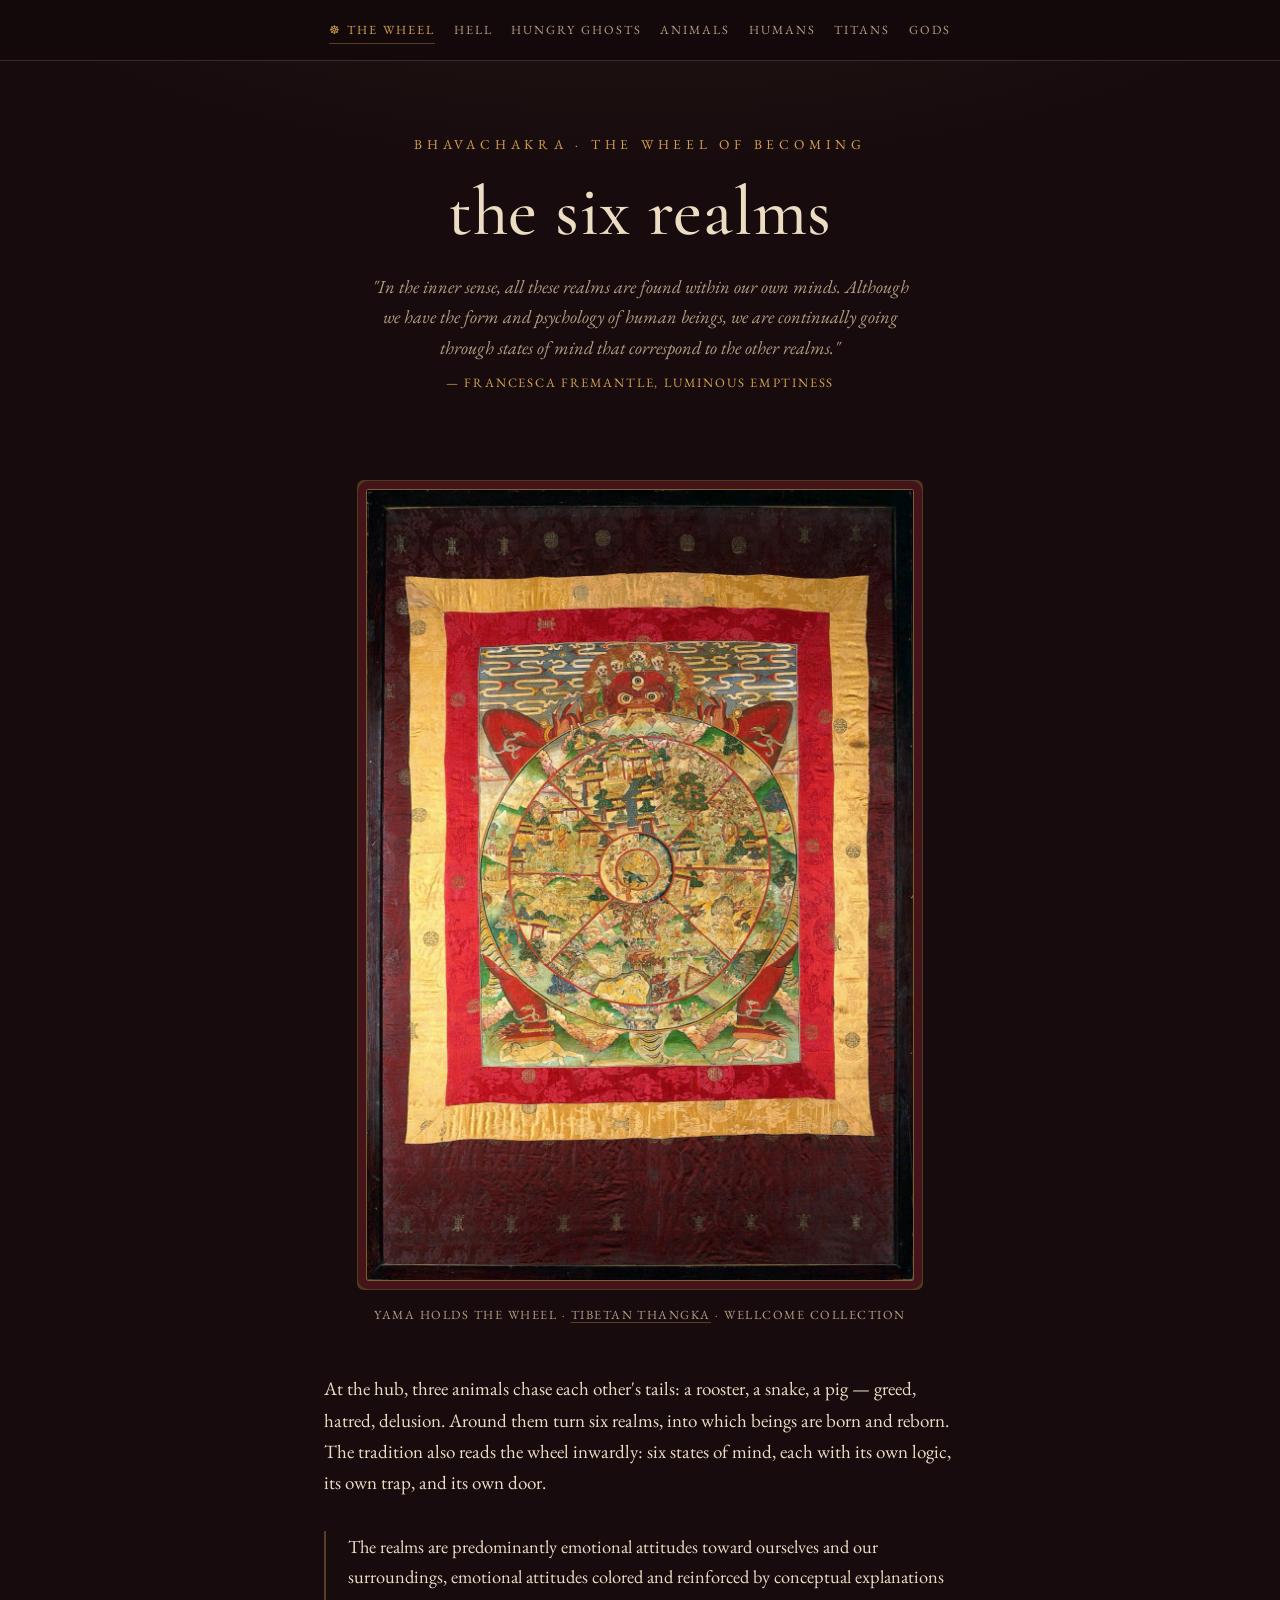
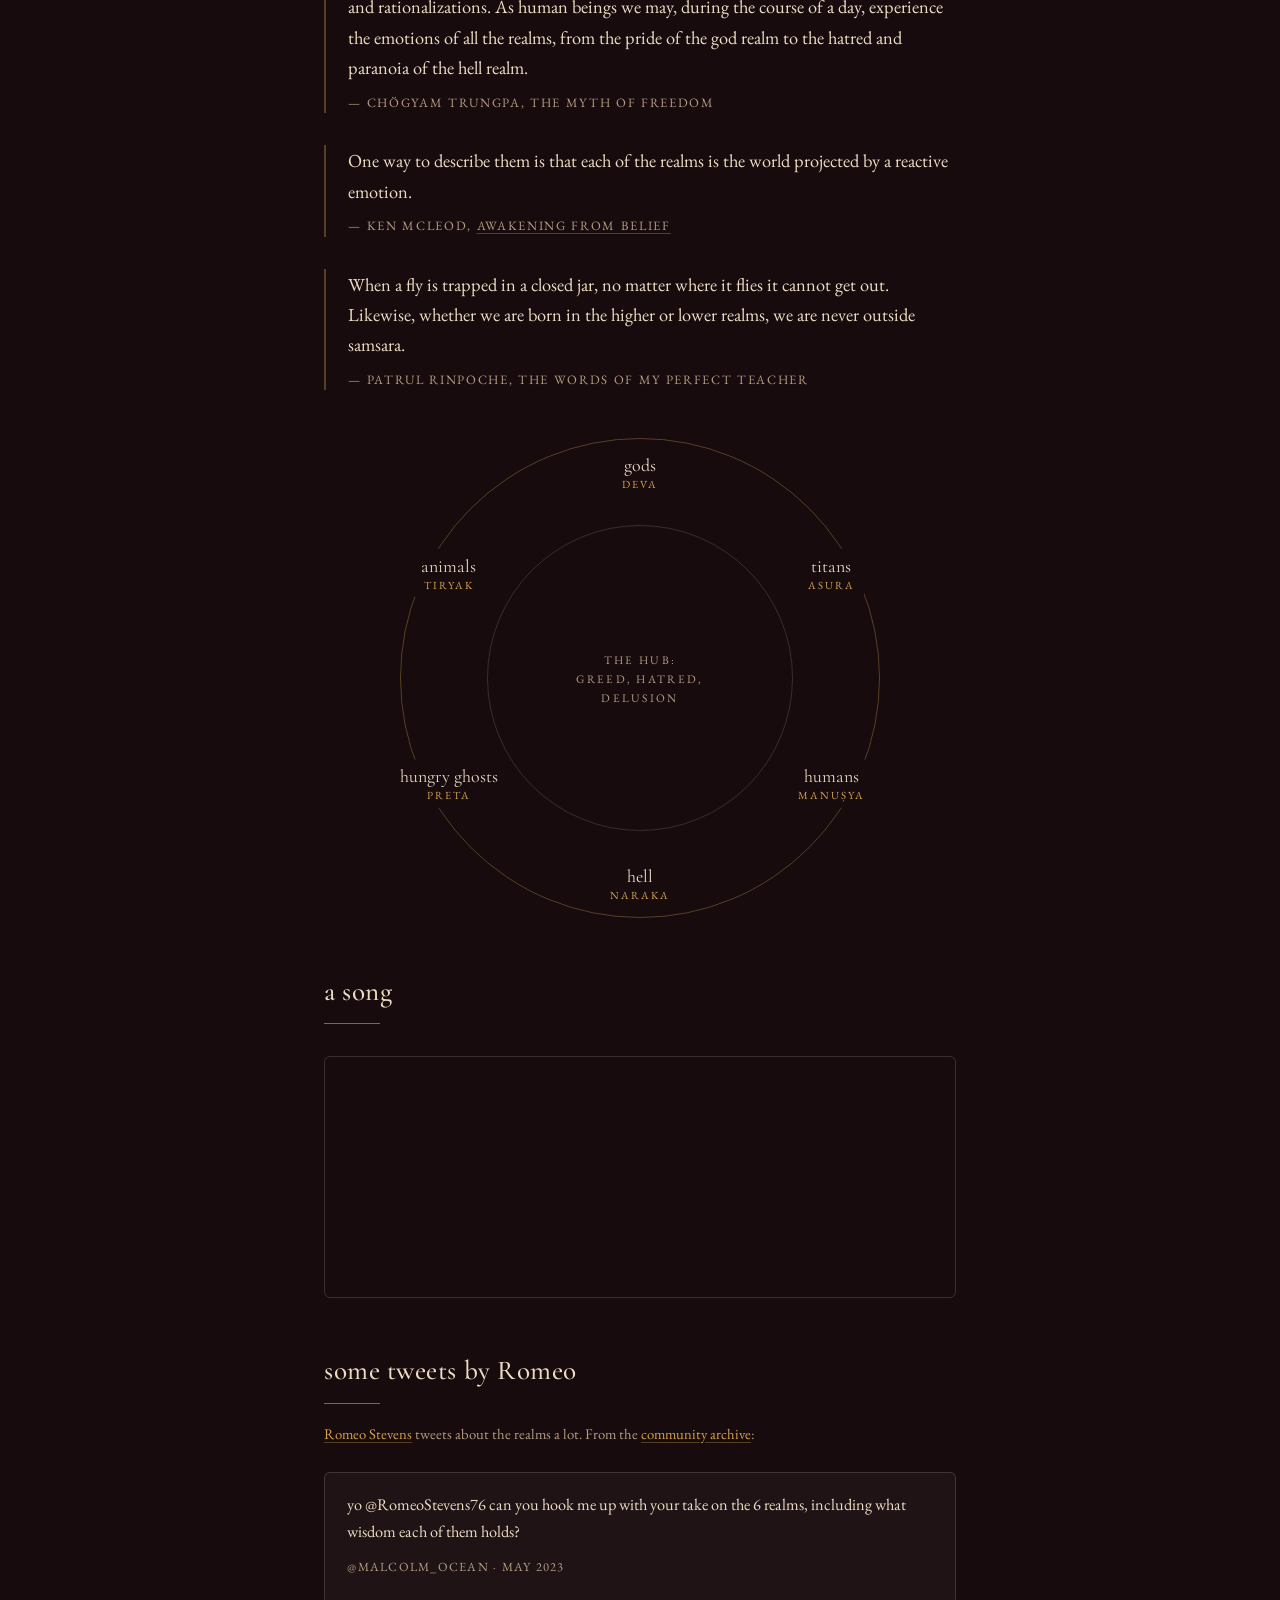
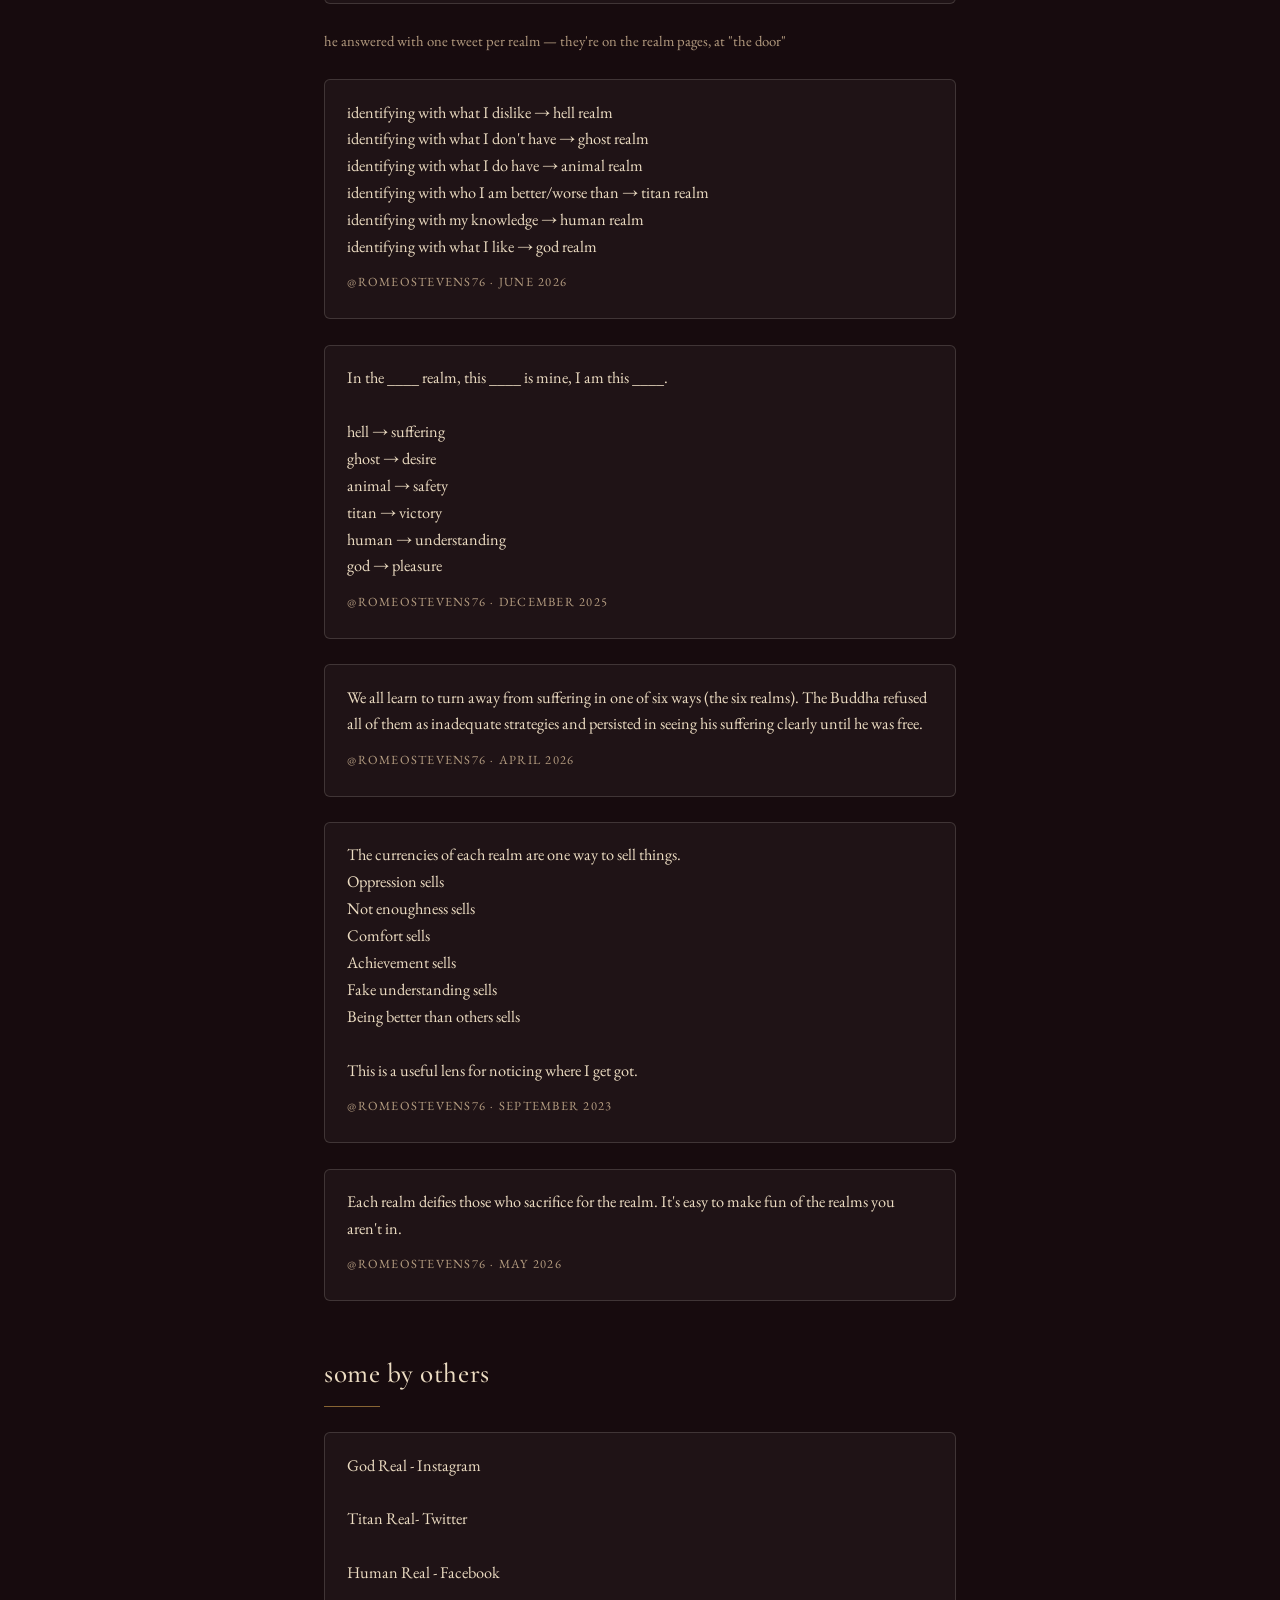
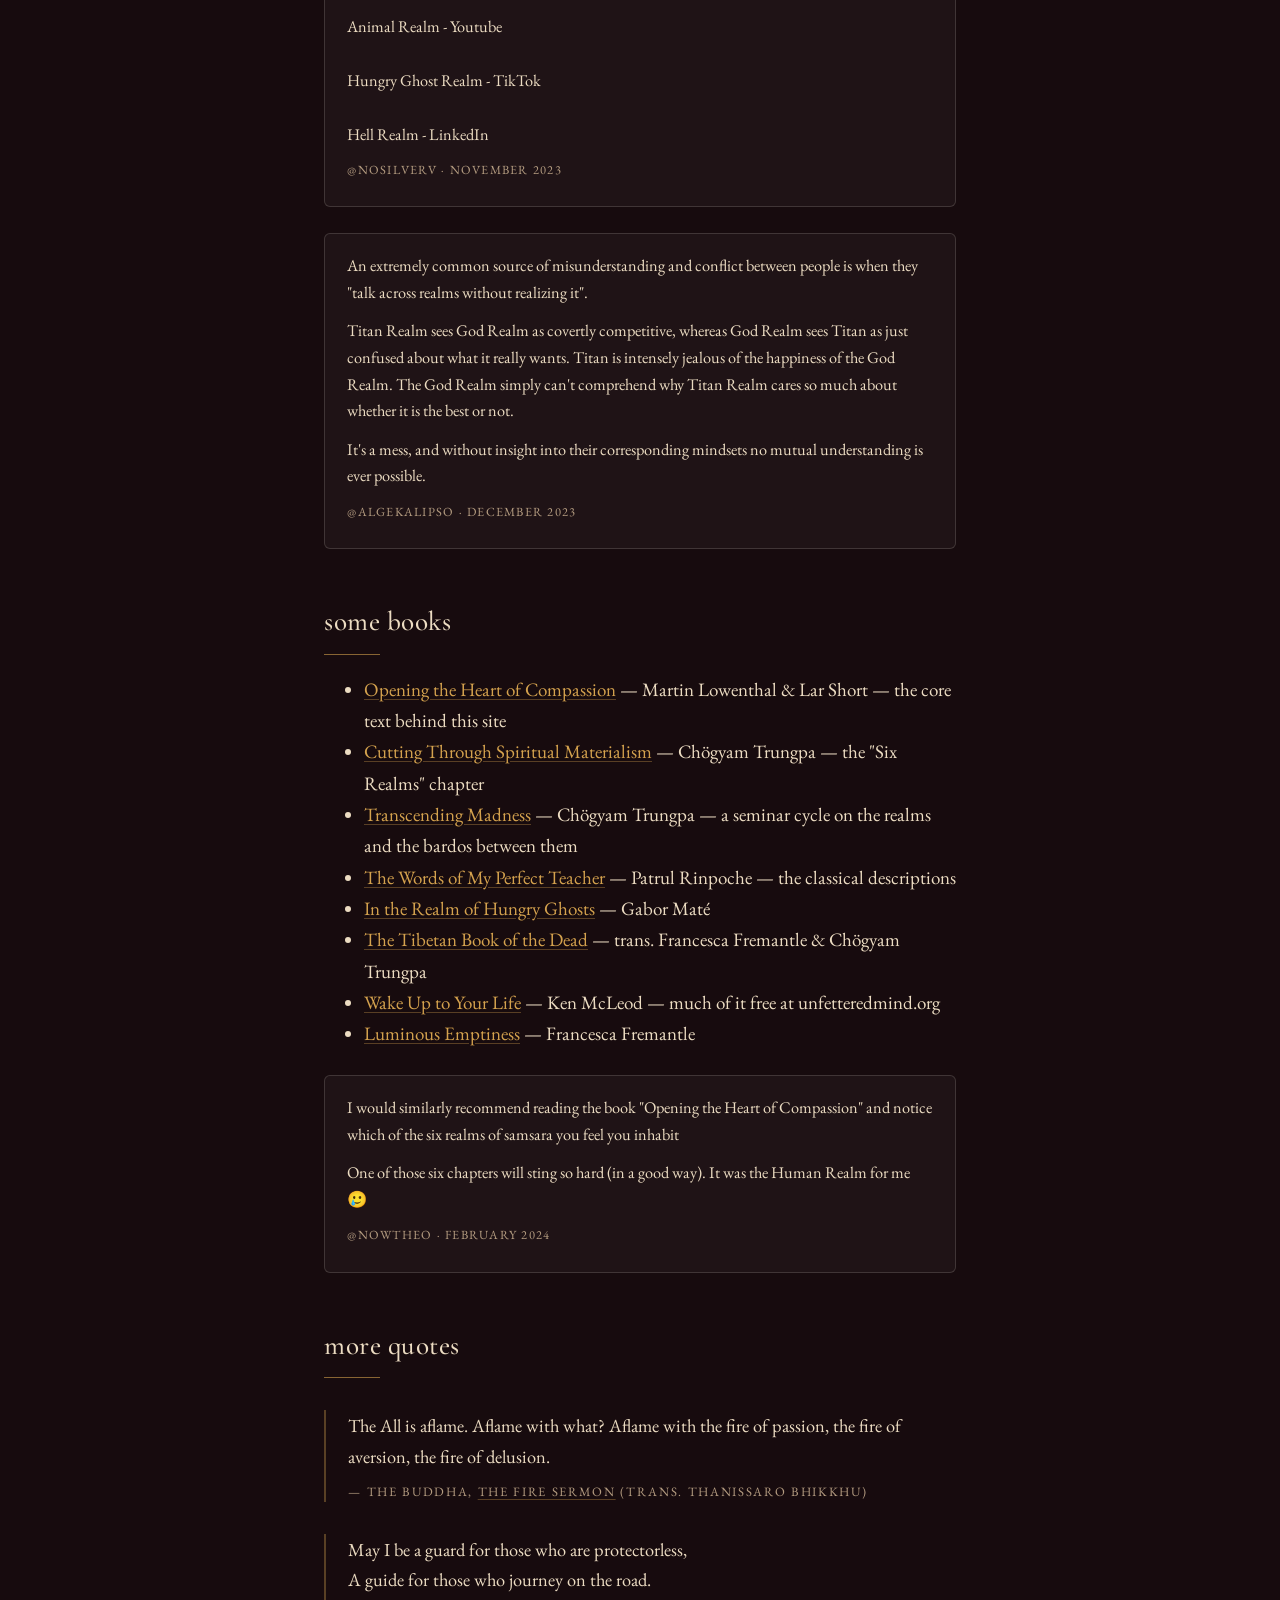
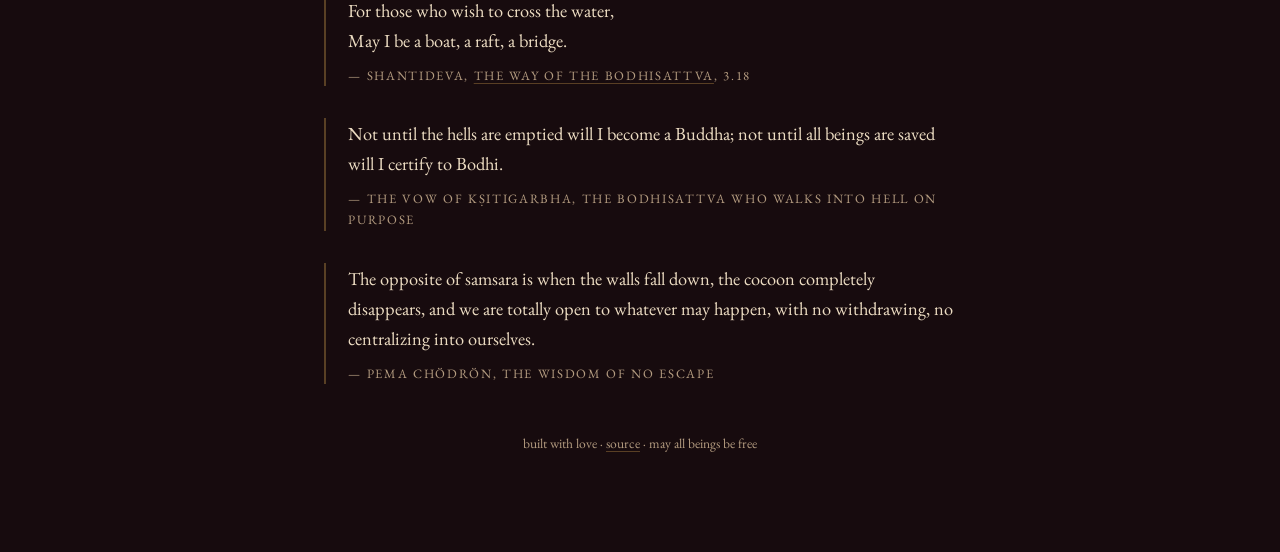
==== commit 7ba0c8df: "more voices from the archive: QC, algekalipso, slimepriestess, the_wilderless, vividvoid, nosilverv " ====
--- a/index.html
+++ b/index.html
@@ -4,7 +4,7 @@
 <meta charset="utf-8">
 <meta name="viewport" content="width=device-width, initial-scale=1">
 <title>the six realms</title>
-<meta name="description" content="A field guide to the six realms of samsara — not as places you go, but as weathers the mind moves through.">
+<meta name="description" content="A field guide to the six realms of samsara — not as places you go, but as states of mind.">
 <link rel="preconnect" href="https://fonts.googleapis.com">
 <link rel="preconnect" href="https://fonts.gstatic.com" crossorigin>
 <link href="https://fonts.googleapis.com/css2?family=Cormorant+Garamond:ital,wght@0,400;0,500;0,600;1,400&family=EB+Garamond:ital,wght@0,400;0,500;1,400&display=swap" rel="stylesheet">
@@ -38,7 +38,7 @@
   <figcaption>Yama holds the wheel · <a href="https://commons.wikimedia.org/wiki/File:Yama,_the_Lord_of_Death,_holding_the_Wheel_of_Life_Wellcome_V0017709.jpg">Tibetan thangka</a> · Wellcome Collection</figcaption>
 </figure>
 
-<p>At the hub, three animals chase each other's tails: a rooster, a snake, a pig — greed, hatred, delusion. Around them turn six realms, into which beings are born and reborn. The tradition also reads the wheel inwardly: six weathers the mind moves through, each with its own logic, its own trap, and its own door.</p>
+<p>At the hub, three animals chase each other's tails: a rooster, a snake, a pig — greed, hatred, delusion. Around them turn six realms, into which beings are born and reborn. The tradition also reads the wheel inwardly: six states of mind, each with its own logic, its own trap, and its own door.</p>
 
 <blockquote>
   <p>The realms are predominantly emotional attitudes toward ourselves and our surroundings, emotional attitudes colored and reinforced by conceptual explanations and rationalizations. As human beings we may, during the course of a day, experience the emotions of all the realms, from the pride of the god realm to the hatred and paranoia of the hell realm.</p>
@@ -75,15 +75,21 @@
 </ul>
 
 <section>
-  <h2>the song</h2>
+  <h2>a song</h2>
   <div class="embed-frame">
     <iframe src="https://suno.com/embed/98c81446-f246-4546-814d-08f74e98b124" height="240" title="6 realms (synthpop) — Romeo Stevens on Suno" loading="lazy"></iframe>
   </div>
 </section>
 
 <section>
-  <h2>the cartographer</h2>
-  <p class="small-note"><a href="https://twitter.com/RomeoStevens76">Romeo Stevens</a> maps the realms as live psychological territory. From the <a href="https://www.community-archive.org/">community archive</a>:</p>
+  <h2>some tweets by Romeo</h2>
+  <p class="small-note"><a href="https://twitter.com/RomeoStevens76">Romeo Stevens</a> tweets about the realms a lot. From the <a href="https://www.community-archive.org/">community archive</a>:</p>
+
+  <div class="tweet">
+    <p>yo @RomeoStevens76 can you hook me up with your take on the 6 realms, including what wisdom each of them holds?</p>
+    <p class="tweet-meta"><a href="https://twitter.com/Malcolm_Ocean/status/1660195586518429699">@Malcolm_Ocean · may 2023</a></p>
+  </div>
+  <p class="small-note">he answered with one tweet per realm — they're on the realm pages, at "the door"</p>
 
   <div class="tweet">
     <p>identifying with what I dislike → hell realm
@@ -132,21 +138,53 @@
 </section>
 
 <section>
-  <h2>the books</h2>
+  <h2>some by others</h2>
+
+  <div class="tweet">
+    <p>God Real - Instagram
+
+Titan Real- Twitter
+
+Human Real - Facebook
+
+Animal Realm - Youtube
+
+Hungry Ghost Realm - TikTok
+
+Hell Realm - LinkedIn</p>
+    <p class="tweet-meta"><a href="https://twitter.com/nosilverv/status/1727453858253746589">@nosilverv · november 2023</a></p>
+  </div>
+
+  <div class="tweet">
+    <p>An extremely common source of misunderstanding and conflict between people is when they "talk across realms without realizing it".</p>
+    <p>Titan Realm sees God Realm as covertly competitive, whereas God Realm sees Titan as just confused about what it really wants. Titan is intensely jealous of the happiness of the God Realm. The God Realm simply can't comprehend why Titan Realm cares so much about whether it is the best or not.</p>
+    <p>It's a mess, and without insight into their corresponding mindsets no mutual understanding is ever possible.</p>
+    <p class="tweet-meta"><a href="https://twitter.com/algekalipso/status/1737350589367898453">@algekalipso · december 2023</a></p>
+  </div>
+</section>
+
+<section>
+  <h2>some books</h2>
   <ul>
     <li><a href="https://www.goodreads.com/book/show/716079.Opening_the_Heart_of_Compassion">Opening the Heart of Compassion</a> — Martin Lowenthal &amp; Lar Short — the core text behind this site</li>
     <li><a href="https://www.shambhala.com/cutting-through-spiritual-materialism-1074.html">Cutting Through Spiritual Materialism</a> — Chögyam Trungpa — the "Six Realms" chapter</li>
     <li><a href="https://www.shambhala.com/transcending-madness-1301.html">Transcending Madness</a> — Chögyam Trungpa — a seminar cycle on the realms and the bardos between them</li>
-    <li><a href="https://www.shambhala.com/the-words-of-my-perfect-teacher-2765.html">The Words of My Perfect Teacher</a> — Patrul Rinpoche — the classical descriptions, unsoftened</li>
+    <li><a href="https://www.shambhala.com/the-words-of-my-perfect-teacher-2765.html">The Words of My Perfect Teacher</a> — Patrul Rinpoche — the classical descriptions</li>
     <li><a href="https://drgabormate.com/book/in-the-realm-of-hungry-ghosts/">In the Realm of Hungry Ghosts</a> — Gabor Maté</li>
     <li><a href="https://www.shambhala.com/the-tibetan-book-of-the-dead-3172.html">The Tibetan Book of the Dead</a> — trans. Francesca Fremantle &amp; Chögyam Trungpa</li>
     <li><a href="https://unfetteredmind.org/">Wake Up to Your Life</a> — Ken McLeod — much of it free at unfetteredmind.org</li>
     <li><a href="https://www.shambhala.com/luminous-emptiness-2497.html">Luminous Emptiness</a> — Francesca Fremantle</li>
   </ul>
-</section>
-
-<section>
-  <h2>the fire, and the vow</h2>
+
+  <div class="tweet">
+    <p>I would similarly recommend reading the book "Opening the Heart of Compassion" and notice which of the six realms of samsara you feel you inhabit</p>
+    <p>One of those six chapters will sting so hard (in a good way). It was the Human Realm for me 🥲</p>
+    <p class="tweet-meta"><a href="https://twitter.com/nowtheo/status/1754448942824378665">@nowtheo · february 2024</a></p>
+  </div>
+</section>
+
+<section>
+  <h2>more quotes</h2>
 
   <blockquote>
     <p>The All is aflame. Aflame with what? Aflame with the fire of passion, the fire of aversion, the fire of delusion.</p>
--- a/style.css
+++ b/style.css
@@ -7,11 +7,11 @@
   --serif: "EB Garamond", "Iowan Old Style", Georgia, serif;
   --display: "Cormorant Garamond", "EB Garamond", Georgia, serif;
   --measure: 42rem;
-  /* default (index) theme: night sky around the wheel */
-  --bg: #100e14;
-  --bg2: #1a1722;
-  --ink: #e8e2d6;
-  --ink-soft: #b3ab9c;
+  /* default (index) theme: keyed to the thangka — maroon silk, gold brocade */
+  --bg: #170b0e;
+  --bg2: #221016;
+  --ink: #ecdcc2;
+  --ink-soft: #b49c80;
   --accent: #d4a24e;
   --accent-soft: rgba(212, 162, 78, 0.35);
   --rule: rgba(232, 226, 214, 0.16);
@@ -395,6 +395,21 @@
 /* ————————————————————————————————————————————————
    realm weather — each page keyed to its artwork
    ———————————————————————————————————————————————— */
+
+/* —— index · keyed to the thangka ——————————
+   maroon silk ground; the wheel mounted in brocade. */
+body.realm-index {
+  background-image:
+    radial-gradient(ellipse 90% 45% at 50% -8%, rgba(212, 162, 78, 0.07), transparent 60%),
+    linear-gradient(var(--bg), var(--bg));
+  background-attachment: fixed;
+}
+body.realm-index .realm-art img {
+  border: 1px solid rgba(212, 162, 78, 0.55);
+  outline: 8px solid #451418;
+  box-shadow: 0 0 0 9px rgba(212, 162, 78, 0.3);
+  margin: 18px auto 24px;
+}
 
 /* —— naraka · keyed to Bosch —————————————
    ember light in oily blackness; old-print letterforms. */
@@ -451,19 +466,22 @@
 body.realm-preta .realm-art img { filter: sepia(0.08); }
 
 /* —— animal · keyed to Bruegel ————————————
-   ochre and loam; soft round drowsy letterforms. */
+   the land of cockaigne: full-bellied afternoon gold,
+   everything round, everything heavy-lidded. */
 body.realm-animal {
   --display: "Fraunces", "EB Garamond", serif;
-  --bg: #1d160d;
-  --bg2: #2a2012;
-  --ink: #ead9b9;
-  --ink-soft: #ab9877;
-  --accent: #d2a53c;
-  --accent-soft: rgba(210, 165, 60, 0.35);
-  --rule: rgba(234, 217, 185, 0.14);
-  --card: rgba(210, 165, 60, 0.05);
+  --bg: #e0cd9f;
+  --bg2: #d5c08a;
+  --ink: #3b2c13;
+  --ink-soft: #7a6538;
+  --accent: #a5341f;
+  --accent-soft: rgba(165, 52, 31, 0.4);
+  --rule: rgba(59, 44, 19, 0.22);
+  --card: rgba(255, 249, 231, 0.45);
+  --nav-bg: #d6c28c;
   background-image:
-    radial-gradient(ellipse 130% 45% at 50% 112%, rgba(140, 100, 40, 0.22), transparent 60%),
+    radial-gradient(ellipse 100% 55% at 50% -10%, rgba(255, 246, 214, 0.65), transparent 65%),
+    radial-gradient(ellipse 130% 45% at 50% 112%, rgba(122, 92, 40, 0.25), transparent 60%),
     linear-gradient(var(--bg), var(--bg));
   background-attachment: fixed;
 }
@@ -472,8 +490,15 @@
   font-weight: 600;
   letter-spacing: 0;
 }
-body.realm-animal .media-item, body.realm-animal .tweet { border-radius: 14px; }
-body.realm-animal .realm-art img { border-radius: 8px; }
+body.realm-animal main { line-height: 1.75; }
+body.realm-animal .media-item, body.realm-animal .tweet {
+  border-radius: 14px;
+  box-shadow: 0 6px 20px rgba(59, 44, 19, 0.08);
+}
+body.realm-animal .realm-art img {
+  border-radius: 8px;
+  box-shadow: 0 10px 32px rgba(59, 44, 19, 0.25);
+}
 
 /* —— human · keyed to Dürer ————————————————
    the one page in daylight: engraving ink on laid paper. */
